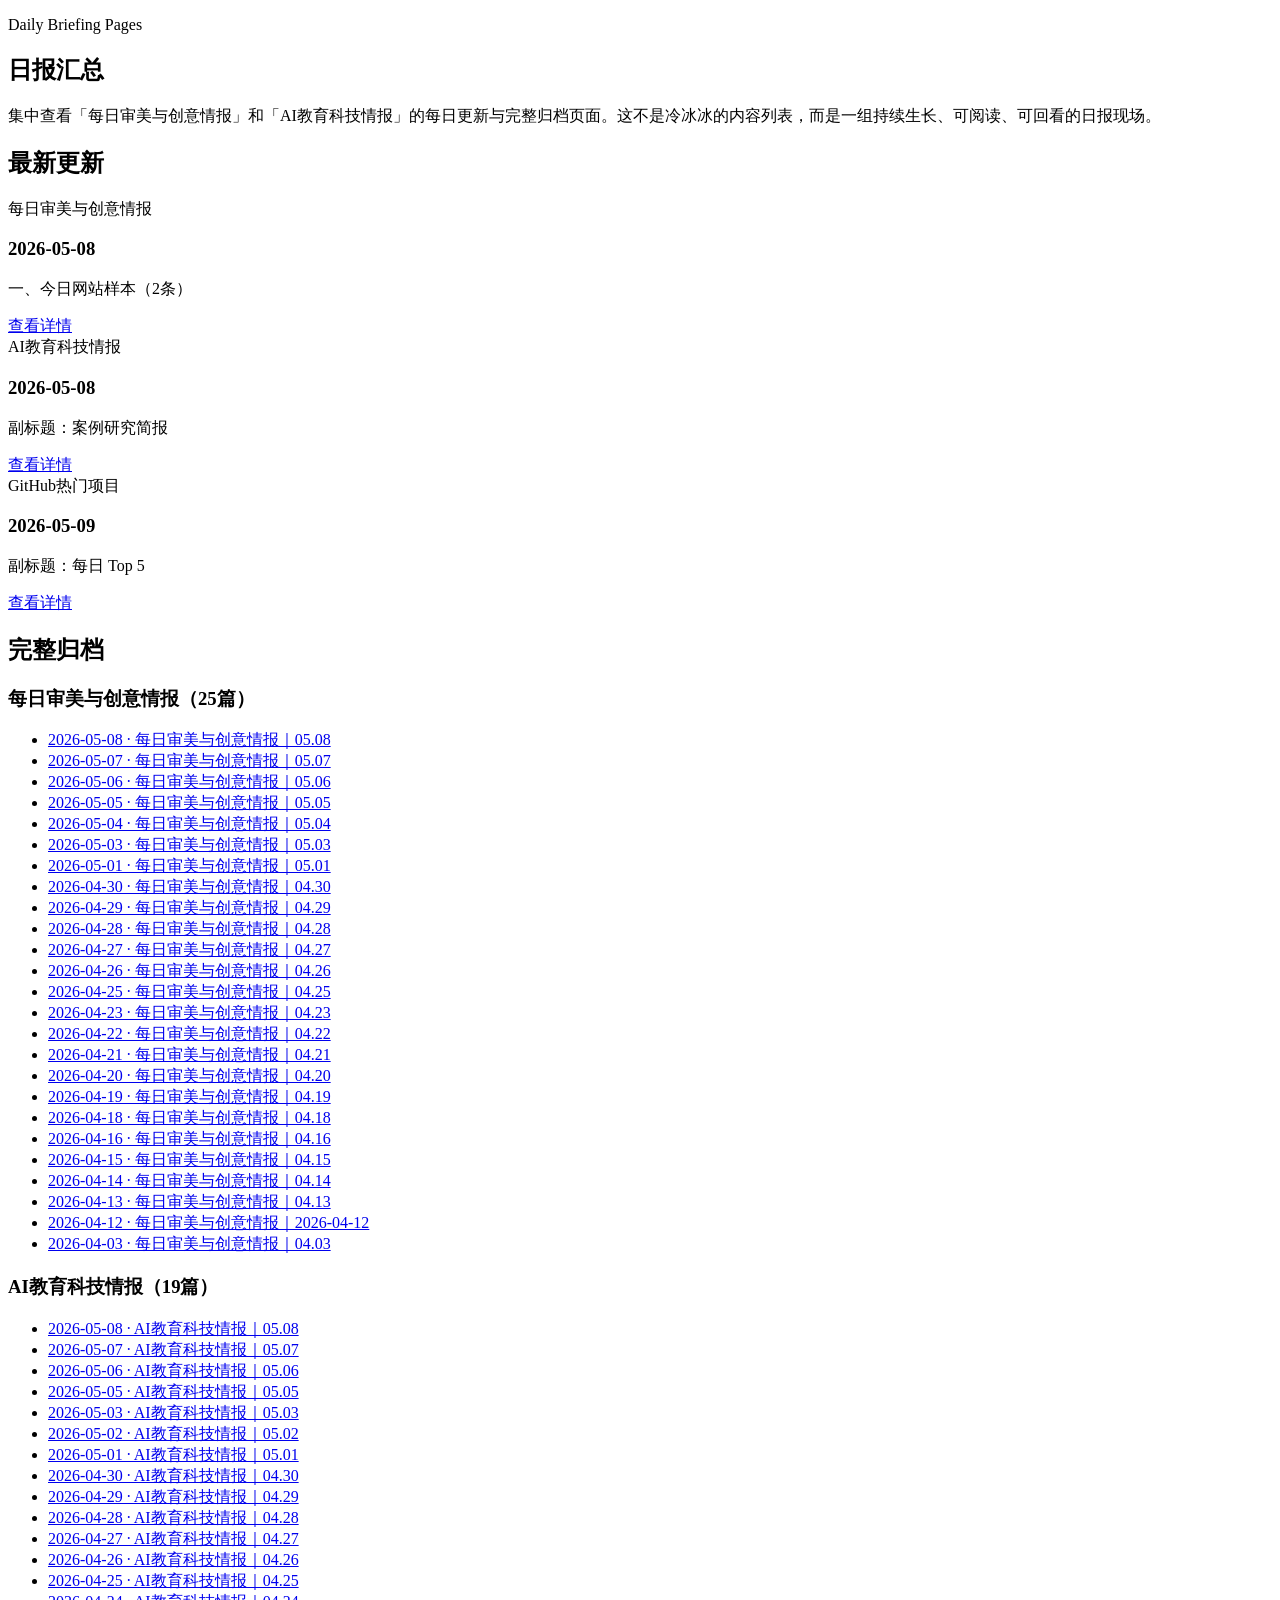
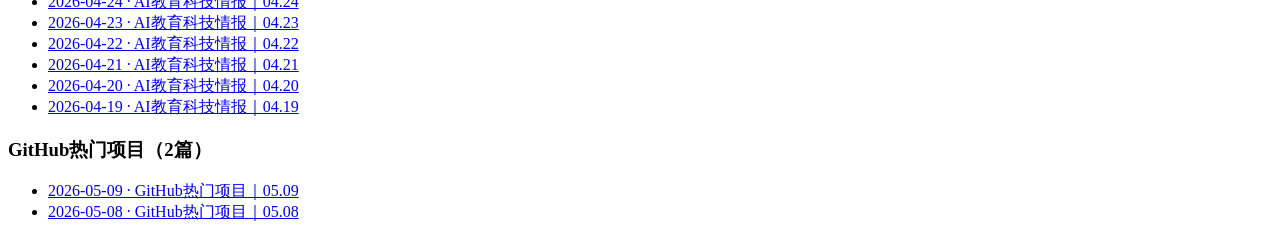
==== index.html @ 3e10e4a9 "Publish github-hot/2026-05-09.html" ====
<!DOCTYPE html>
<html lang="zh-CN">
<head>
  <meta charset="UTF-8" />
  <meta name="viewport" content="width=device-width, initial-scale=1.0" />
  <title>日报汇总</title>
  <link rel="preconnect" href="https://fonts.googleapis.com">
  <link rel="preconnect" href="https://fonts.gstatic.com" crossorigin>
  <link href="https://fonts.googleapis.com/css2?family=Inter:wght@400;500&family=Noto+Serif+SC:wght@400;500&display=swap" rel="stylesheet">
  <link rel="stylesheet" href="styles.css" />
</head>
<body>
  <div class="page-fade"></div>
  <div class="container home">
    <section class="hero-layout">
      <header class="hero">
        <p class="eyebrow reveal">Daily Briefing Pages</p>
        <h1 class="focus-title char-title"><span>日</span><span>报</span><span>汇</span><span>总</span></h1>
        <p class="subtitle reveal quote-like">集中查看「每日审美与创意情报」和「AI教育科技情报」的每日更新与完整归档页面。这不是冷冰冰的内容列表，而是一组持续生长、可阅读、可回看的日报现场。</p>
      </header>

      <aside class="panel latest-panel reveal">
        <h2>最新更新</h2>
        <div class="cards latest-cards stagger-list">
          <article class="card">
          <div class="card-tag">每日审美与创意情报</div>
          <h3>2026-05-08</h3>
          <p>一、今日网站样本（2条）</p>
          <a href="aesthetic/2026-05-08.html">查看详情</a>
        </article>
          <article class="card">
          <div class="card-tag">AI教育科技情报</div>
          <h3>2026-05-08</h3>
          <p>副标题：案例研究简报</p>
          <a href="ai-edu/2026-05-08.html">查看详情</a>
        </article>
          <article class="card">
          <div class="card-tag">GitHub热门项目</div>
          <h3>2026-05-09</h3>
          <p>副标题：每日 Top 5</p>
          <a href="github-hot/2026-05-09.html">查看详情</a>
        </article>
        </div>
      </aside>
    </section>

    <section class="panel reveal">
      <h2>完整归档</h2>
      <div class="archive-grid">
        <div>
          <h3>每日审美与创意情报（25篇）</h3>
          <ul class="archive-list stagger-list">
            <li><a href="aesthetic/2026-05-08.html">2026-05-08 · 每日审美与创意情报｜05.08</a></li>
<li><a href="aesthetic/2026-05-07.html">2026-05-07 · 每日审美与创意情报｜05.07</a></li>
<li><a href="aesthetic/2026-05-06.html">2026-05-06 · 每日审美与创意情报｜05.06</a></li>
<li><a href="aesthetic/2026-05-05.html">2026-05-05 · 每日审美与创意情报｜05.05</a></li>
<li><a href="aesthetic/2026-05-04.html">2026-05-04 · 每日审美与创意情报｜05.04</a></li>
<li><a href="aesthetic/2026-05-03.html">2026-05-03 · 每日审美与创意情报｜05.03</a></li>
<li><a href="aesthetic/2026-05-01.html">2026-05-01 · 每日审美与创意情报｜05.01</a></li>
<li><a href="aesthetic/2026-04-30.html">2026-04-30 · 每日审美与创意情报｜04.30</a></li>
<li><a href="aesthetic/2026-04-29.html">2026-04-29 · 每日审美与创意情报｜04.29</a></li>
<li><a href="aesthetic/2026-04-28.html">2026-04-28 · 每日审美与创意情报｜04.28</a></li>
<li><a href="aesthetic/2026-04-27.html">2026-04-27 · 每日审美与创意情报｜04.27</a></li>
<li><a href="aesthetic/2026-04-26.html">2026-04-26 · 每日审美与创意情报｜04.26</a></li>
<li><a href="aesthetic/2026-04-25.html">2026-04-25 · 每日审美与创意情报｜04.25</a></li>
<li><a href="aesthetic/2026-04-23.html">2026-04-23 · 每日审美与创意情报｜04.23</a></li>
<li><a href="aesthetic/2026-04-22.html">2026-04-22 · 每日审美与创意情报｜04.22</a></li>
<li><a href="aesthetic/2026-04-21.html">2026-04-21 · 每日审美与创意情报｜04.21</a></li>
<li><a href="aesthetic/2026-04-20.html">2026-04-20 · 每日审美与创意情报｜04.20</a></li>
<li><a href="aesthetic/2026-04-19.html">2026-04-19 · 每日审美与创意情报｜04.19</a></li>
<li><a href="aesthetic/2026-04-18.html">2026-04-18 · 每日审美与创意情报｜04.18</a></li>
<li><a href="aesthetic/2026-04-16.html">2026-04-16 · 每日审美与创意情报｜04.16</a></li>
<li><a href="aesthetic/2026-04-15.html">2026-04-15 · 每日审美与创意情报｜04.15</a></li>
<li><a href="aesthetic/2026-04-14.html">2026-04-14 · 每日审美与创意情报｜04.14</a></li>
<li><a href="aesthetic/2026-04-13.html">2026-04-13 · 每日审美与创意情报｜04.13</a></li>
<li><a href="aesthetic/2026-04-12.html">2026-04-12 · 每日审美与创意情报｜2026-04-12</a></li>
<li><a href="aesthetic/2026-04-03.html">2026-04-03 · 每日审美与创意情报｜04.03</a></li>
          </ul>
        </div>
        <div>
          <h3>AI教育科技情报（19篇）</h3>
          <ul class="archive-list stagger-list">
            <li><a href="ai-edu/2026-05-08.html">2026-05-08 · AI教育科技情报｜05.08</a></li>
<li><a href="ai-edu/2026-05-07.html">2026-05-07 · AI教育科技情报｜05.07</a></li>
<li><a href="ai-edu/2026-05-06.html">2026-05-06 · AI教育科技情报｜05.06</a></li>
<li><a href="ai-edu/2026-05-05.html">2026-05-05 · AI教育科技情报｜05.05</a></li>
<li><a href="ai-edu/2026-05-03.html">2026-05-03 · AI教育科技情报｜05.03</a></li>
<li><a href="ai-edu/2026-05-02.html">2026-05-02 · AI教育科技情报｜05.02</a></li>
<li><a href="ai-edu/2026-05-01.html">2026-05-01 · AI教育科技情报｜05.01</a></li>
<li><a href="ai-edu/2026-04-30.html">2026-04-30 · AI教育科技情报｜04.30</a></li>
<li><a href="ai-edu/2026-04-29.html">2026-04-29 · AI教育科技情报｜04.29</a></li>
<li><a href="ai-edu/2026-04-28.html">2026-04-28 · AI教育科技情报｜04.28</a></li>
<li><a href="ai-edu/2026-04-27.html">2026-04-27 · AI教育科技情报｜04.27</a></li>
<li><a href="ai-edu/2026-04-26.html">2026-04-26 · AI教育科技情报｜04.26</a></li>
<li><a href="ai-edu/2026-04-25.html">2026-04-25 · AI教育科技情报｜04.25</a></li>
<li><a href="ai-edu/2026-04-24.html">2026-04-24 · AI教育科技情报｜04.24</a></li>
<li><a href="ai-edu/2026-04-23.html">2026-04-23 · AI教育科技情报｜04.23</a></li>
<li><a href="ai-edu/2026-04-22.html">2026-04-22 · AI教育科技情报｜04.22</a></li>
<li><a href="ai-edu/2026-04-21.html">2026-04-21 · AI教育科技情报｜04.21</a></li>
<li><a href="ai-edu/2026-04-20.html">2026-04-20 · AI教育科技情报｜04.20</a></li>
<li><a href="ai-edu/2026-04-19.html">2026-04-19 · AI教育科技情报｜04.19</a></li>
          </ul>
        </div>
        <div>
          <h3>GitHub热门项目（2篇）</h3>
          <ul class="archive-list stagger-list">
            <li><a href="github-hot/2026-05-09.html">2026-05-09 · GitHub热门项目｜05.09</a></li>
            <li><a href="github-hot/2026-05-08.html">2026-05-08 · GitHub热门项目｜05.08</a></li>
          </ul>
        </div>
      </div>
    </section>
  </div>
</body>
</html>
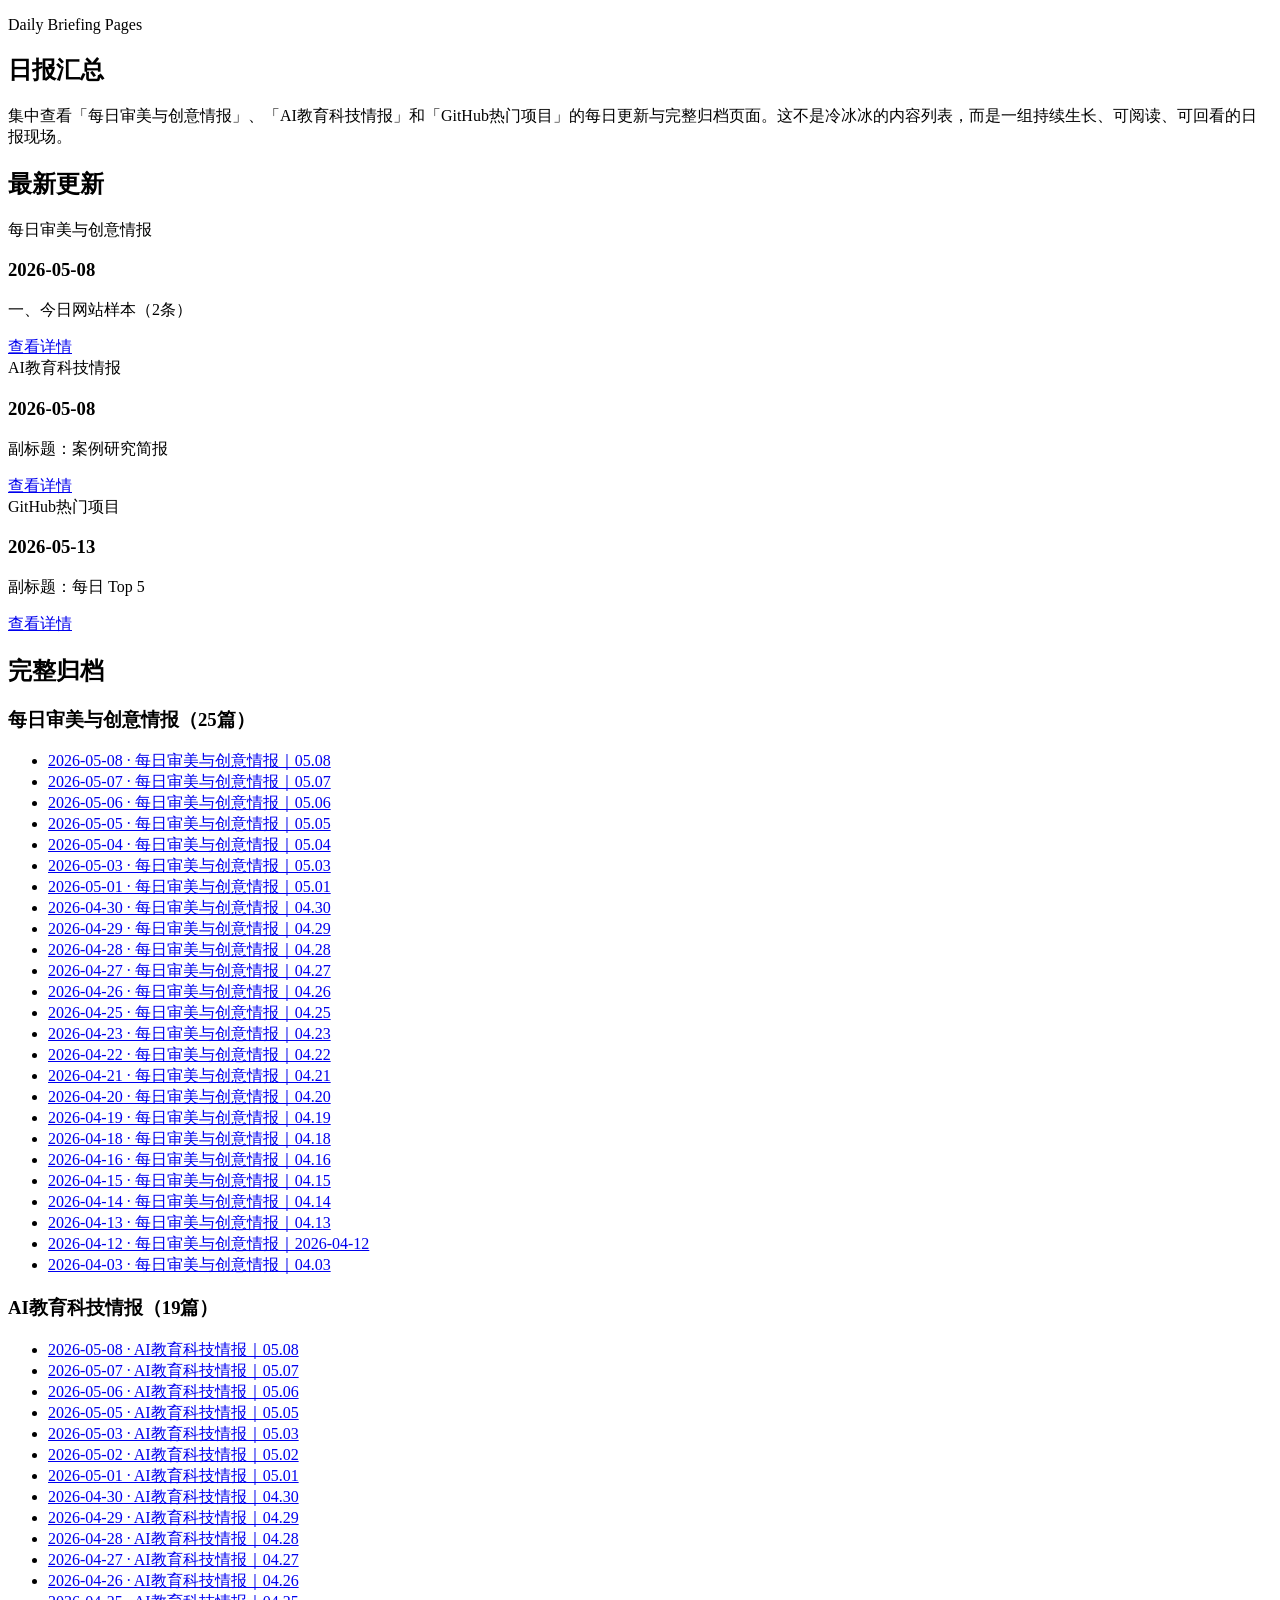
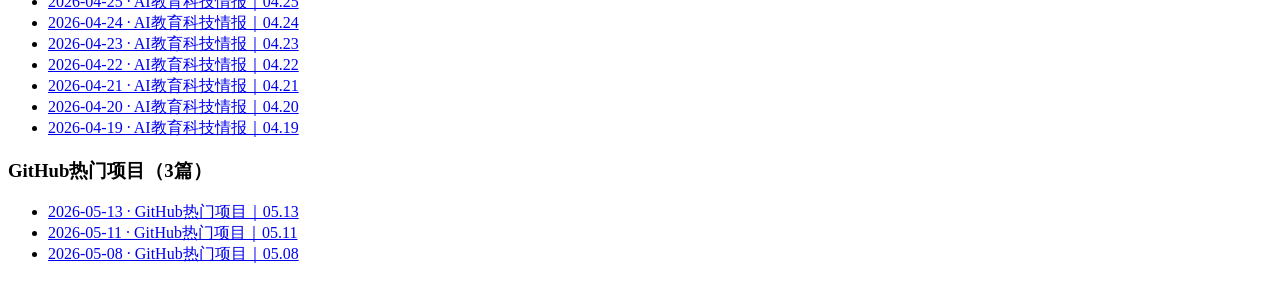
==== commit 43b12ec8: "Add GitHub hot daily for 2026-05-13" ====
--- a/index.html
+++ b/index.html
@@ -1,115 +1,116 @@
-<!DOCTYPE html>
-<html lang="zh-CN">
-<head>
-  <meta charset="UTF-8" />
-  <meta name="viewport" content="width=device-width, initial-scale=1.0" />
-  <title>日报汇总</title>
-  <link rel="preconnect" href="https://fonts.googleapis.com">
-  <link rel="preconnect" href="https://fonts.gstatic.com" crossorigin>
-  <link href="https://fonts.googleapis.com/css2?family=Inter:wght@400;500&family=Noto+Serif+SC:wght@400;500&display=swap" rel="stylesheet">
-  <link rel="stylesheet" href="styles.css" />
-</head>
-<body>
-  <div class="page-fade"></div>
-  <div class="container home">
-    <section class="hero-layout">
-      <header class="hero">
-        <p class="eyebrow reveal">Daily Briefing Pages</p>
-        <h1 class="focus-title char-title"><span>日</span><span>报</span><span>汇</span><span>总</span></h1>
-        <p class="subtitle reveal quote-like">集中查看「每日审美与创意情报」和「AI教育科技情报」的每日更新与完整归档页面。这不是冷冰冰的内容列表，而是一组持续生长、可阅读、可回看的日报现场。</p>
-      </header>
-
-      <aside class="panel latest-panel reveal">
-        <h2>最新更新</h2>
-        <div class="cards latest-cards stagger-list">
-          <article class="card">
-          <div class="card-tag">每日审美与创意情报</div>
-          <h3>2026-05-08</h3>
-          <p>一、今日网站样本（2条）</p>
-          <a href="aesthetic/2026-05-08.html">查看详情</a>
-        </article>
-          <article class="card">
-          <div class="card-tag">AI教育科技情报</div>
-          <h3>2026-05-08</h3>
-          <p>副标题：案例研究简报</p>
-          <a href="ai-edu/2026-05-08.html">查看详情</a>
-        </article>
-          <article class="card">
-          <div class="card-tag">GitHub热门项目</div>
-          <h3>2026-05-09</h3>
-          <p>副标题：每日 Top 5</p>
-          <a href="github-hot/2026-05-09.html">查看详情</a>
-        </article>
-        </div>
-      </aside>
-    </section>
-
-    <section class="panel reveal">
-      <h2>完整归档</h2>
-      <div class="archive-grid">
-        <div>
-          <h3>每日审美与创意情报（25篇）</h3>
-          <ul class="archive-list stagger-list">
-            <li><a href="aesthetic/2026-05-08.html">2026-05-08 · 每日审美与创意情报｜05.08</a></li>
-<li><a href="aesthetic/2026-05-07.html">2026-05-07 · 每日审美与创意情报｜05.07</a></li>
-<li><a href="aesthetic/2026-05-06.html">2026-05-06 · 每日审美与创意情报｜05.06</a></li>
-<li><a href="aesthetic/2026-05-05.html">2026-05-05 · 每日审美与创意情报｜05.05</a></li>
-<li><a href="aesthetic/2026-05-04.html">2026-05-04 · 每日审美与创意情报｜05.04</a></li>
-<li><a href="aesthetic/2026-05-03.html">2026-05-03 · 每日审美与创意情报｜05.03</a></li>
-<li><a href="aesthetic/2026-05-01.html">2026-05-01 · 每日审美与创意情报｜05.01</a></li>
-<li><a href="aesthetic/2026-04-30.html">2026-04-30 · 每日审美与创意情报｜04.30</a></li>
-<li><a href="aesthetic/2026-04-29.html">2026-04-29 · 每日审美与创意情报｜04.29</a></li>
-<li><a href="aesthetic/2026-04-28.html">2026-04-28 · 每日审美与创意情报｜04.28</a></li>
-<li><a href="aesthetic/2026-04-27.html">2026-04-27 · 每日审美与创意情报｜04.27</a></li>
-<li><a href="aesthetic/2026-04-26.html">2026-04-26 · 每日审美与创意情报｜04.26</a></li>
-<li><a href="aesthetic/2026-04-25.html">2026-04-25 · 每日审美与创意情报｜04.25</a></li>
-<li><a href="aesthetic/2026-04-23.html">2026-04-23 · 每日审美与创意情报｜04.23</a></li>
-<li><a href="aesthetic/2026-04-22.html">2026-04-22 · 每日审美与创意情报｜04.22</a></li>
-<li><a href="aesthetic/2026-04-21.html">2026-04-21 · 每日审美与创意情报｜04.21</a></li>
-<li><a href="aesthetic/2026-04-20.html">2026-04-20 · 每日审美与创意情报｜04.20</a></li>
-<li><a href="aesthetic/2026-04-19.html">2026-04-19 · 每日审美与创意情报｜04.19</a></li>
-<li><a href="aesthetic/2026-04-18.html">2026-04-18 · 每日审美与创意情报｜04.18</a></li>
-<li><a href="aesthetic/2026-04-16.html">2026-04-16 · 每日审美与创意情报｜04.16</a></li>
-<li><a href="aesthetic/2026-04-15.html">2026-04-15 · 每日审美与创意情报｜04.15</a></li>
-<li><a href="aesthetic/2026-04-14.html">2026-04-14 · 每日审美与创意情报｜04.14</a></li>
-<li><a href="aesthetic/2026-04-13.html">2026-04-13 · 每日审美与创意情报｜04.13</a></li>
-<li><a href="aesthetic/2026-04-12.html">2026-04-12 · 每日审美与创意情报｜2026-04-12</a></li>
-<li><a href="aesthetic/2026-04-03.html">2026-04-03 · 每日审美与创意情报｜04.03</a></li>
-          </ul>
-        </div>
-        <div>
-          <h3>AI教育科技情报（19篇）</h3>
-          <ul class="archive-list stagger-list">
-            <li><a href="ai-edu/2026-05-08.html">2026-05-08 · AI教育科技情报｜05.08</a></li>
-<li><a href="ai-edu/2026-05-07.html">2026-05-07 · AI教育科技情报｜05.07</a></li>
-<li><a href="ai-edu/2026-05-06.html">2026-05-06 · AI教育科技情报｜05.06</a></li>
-<li><a href="ai-edu/2026-05-05.html">2026-05-05 · AI教育科技情报｜05.05</a></li>
-<li><a href="ai-edu/2026-05-03.html">2026-05-03 · AI教育科技情报｜05.03</a></li>
-<li><a href="ai-edu/2026-05-02.html">2026-05-02 · AI教育科技情报｜05.02</a></li>
-<li><a href="ai-edu/2026-05-01.html">2026-05-01 · AI教育科技情报｜05.01</a></li>
-<li><a href="ai-edu/2026-04-30.html">2026-04-30 · AI教育科技情报｜04.30</a></li>
-<li><a href="ai-edu/2026-04-29.html">2026-04-29 · AI教育科技情报｜04.29</a></li>
-<li><a href="ai-edu/2026-04-28.html">2026-04-28 · AI教育科技情报｜04.28</a></li>
-<li><a href="ai-edu/2026-04-27.html">2026-04-27 · AI教育科技情报｜04.27</a></li>
-<li><a href="ai-edu/2026-04-26.html">2026-04-26 · AI教育科技情报｜04.26</a></li>
-<li><a href="ai-edu/2026-04-25.html">2026-04-25 · AI教育科技情报｜04.25</a></li>
-<li><a href="ai-edu/2026-04-24.html">2026-04-24 · AI教育科技情报｜04.24</a></li>
-<li><a href="ai-edu/2026-04-23.html">2026-04-23 · AI教育科技情报｜04.23</a></li>
-<li><a href="ai-edu/2026-04-22.html">2026-04-22 · AI教育科技情报｜04.22</a></li>
-<li><a href="ai-edu/2026-04-21.html">2026-04-21 · AI教育科技情报｜04.21</a></li>
-<li><a href="ai-edu/2026-04-20.html">2026-04-20 · AI教育科技情报｜04.20</a></li>
-<li><a href="ai-edu/2026-04-19.html">2026-04-19 · AI教育科技情报｜04.19</a></li>
-          </ul>
-        </div>
-        <div>
-          <h3>GitHub热门项目（2篇）</h3>
-          <ul class="archive-list stagger-list">
-            <li><a href="github-hot/2026-05-09.html">2026-05-09 · GitHub热门项目｜05.09</a></li>
-            <li><a href="github-hot/2026-05-08.html">2026-05-08 · GitHub热门项目｜05.08</a></li>
-          </ul>
-        </div>
-      </div>
-    </section>
-  </div>
-</body>
+<!DOCTYPE html>
+<html lang="zh-CN">
+<head>
+  <meta charset="UTF-8" />
+  <meta name="viewport" content="width=device-width, initial-scale=1.0" />
+  <title>日报汇总</title>
+  <link rel="preconnect" href="https://fonts.googleapis.com">
+  <link rel="preconnect" href="https://fonts.gstatic.com" crossorigin>
+  <link href="https://fonts.googleapis.com/css2?family=Inter:wght@400;500&family=Noto+Serif+SC:wght@400;500&display=swap" rel="stylesheet">
+  <link rel="stylesheet" href="styles.css" />
+</head>
+<body>
+  <div class="page-fade"></div>
+  <div class="container home">
+    <section class="hero-layout">
+      <header class="hero">
+        <p class="eyebrow reveal">Daily Briefing Pages</p>
+        <h1 class="focus-title char-title"><span>日</span><span>报</span><span>汇</span><span>总</span></h1>
+        <p class="subtitle reveal quote-like">集中查看「每日审美与创意情报」、「AI教育科技情报」和「GitHub热门项目」的每日更新与完整归档页面。这不是冷冰冰的内容列表，而是一组持续生长、可阅读、可回看的日报现场。</p>
+      </header>
+
+      <aside class="panel latest-panel reveal">
+        <h2>最新更新</h2>
+        <div class="cards latest-cards stagger-list">
+          <article class="card">
+            <div class="card-tag">每日审美与创意情报</div>
+            <h3>2026-05-08</h3>
+            <p>一、今日网站样本（2条）</p>
+            <a href="aesthetic/2026-05-08.html">查看详情</a>
+          </article>
+          <article class="card">
+            <div class="card-tag">AI教育科技情报</div>
+            <h3>2026-05-08</h3>
+            <p>副标题：案例研究简报</p>
+            <a href="ai-edu/2026-05-08.html">查看详情</a>
+          </article>
+          <article class="card">
+            <div class="card-tag">GitHub热门项目</div>
+            <h3>2026-05-13</h3>
+            <p>副标题：每日 Top 5</p>
+            <a href="github-hot/2026-05-13.html">查看详情</a>
+          </article>
+        </div>
+      </aside>
+    </section>
+
+    <section class="panel reveal">
+      <h2>完整归档</h2>
+      <div class="archive-grid">
+        <div>
+          <h3>每日审美与创意情报（25篇）</h3>
+          <ul class="archive-list stagger-list">
+            <li><a href="aesthetic/2026-05-08.html">2026-05-08 · 每日审美与创意情报｜05.08</a></li>
+            <li><a href="aesthetic/2026-05-07.html">2026-05-07 · 每日审美与创意情报｜05.07</a></li>
+            <li><a href="aesthetic/2026-05-06.html">2026-05-06 · 每日审美与创意情报｜05.06</a></li>
+            <li><a href="aesthetic/2026-05-05.html">2026-05-05 · 每日审美与创意情报｜05.05</a></li>
+            <li><a href="aesthetic/2026-05-04.html">2026-05-04 · 每日审美与创意情报｜05.04</a></li>
+            <li><a href="aesthetic/2026-05-03.html">2026-05-03 · 每日审美与创意情报｜05.03</a></li>
+            <li><a href="aesthetic/2026-05-01.html">2026-05-01 · 每日审美与创意情报｜05.01</a></li>
+            <li><a href="aesthetic/2026-04-30.html">2026-04-30 · 每日审美与创意情报｜04.30</a></li>
+            <li><a href="aesthetic/2026-04-29.html">2026-04-29 · 每日审美与创意情报｜04.29</a></li>
+            <li><a href="aesthetic/2026-04-28.html">2026-04-28 · 每日审美与创意情报｜04.28</a></li>
+            <li><a href="aesthetic/2026-04-27.html">2026-04-27 · 每日审美与创意情报｜04.27</a></li>
+            <li><a href="aesthetic/2026-04-26.html">2026-04-26 · 每日审美与创意情报｜04.26</a></li>
+            <li><a href="aesthetic/2026-04-25.html">2026-04-25 · 每日审美与创意情报｜04.25</a></li>
+            <li><a href="aesthetic/2026-04-23.html">2026-04-23 · 每日审美与创意情报｜04.23</a></li>
+            <li><a href="aesthetic/2026-04-22.html">2026-04-22 · 每日审美与创意情报｜04.22</a></li>
+            <li><a href="aesthetic/2026-04-21.html">2026-04-21 · 每日审美与创意情报｜04.21</a></li>
+            <li><a href="aesthetic/2026-04-20.html">2026-04-20 · 每日审美与创意情报｜04.20</a></li>
+            <li><a href="aesthetic/2026-04-19.html">2026-04-19 · 每日审美与创意情报｜04.19</a></li>
+            <li><a href="aesthetic/2026-04-18.html">2026-04-18 · 每日审美与创意情报｜04.18</a></li>
+            <li><a href="aesthetic/2026-04-16.html">2026-04-16 · 每日审美与创意情报｜04.16</a></li>
+            <li><a href="aesthetic/2026-04-15.html">2026-04-15 · 每日审美与创意情报｜04.15</a></li>
+            <li><a href="aesthetic/2026-04-14.html">2026-04-14 · 每日审美与创意情报｜04.14</a></li>
+            <li><a href="aesthetic/2026-04-13.html">2026-04-13 · 每日审美与创意情报｜04.13</a></li>
+            <li><a href="aesthetic/2026-04-12.html">2026-04-12 · 每日审美与创意情报｜2026-04-12</a></li>
+            <li><a href="aesthetic/2026-04-03.html">2026-04-03 · 每日审美与创意情报｜04.03</a></li>
+          </ul>
+        </div>
+        <div>
+          <h3>AI教育科技情报（19篇）</h3>
+          <ul class="archive-list stagger-list">
+            <li><a href="ai-edu/2026-05-08.html">2026-05-08 · AI教育科技情报｜05.08</a></li>
+            <li><a href="ai-edu/2026-05-07.html">2026-05-07 · AI教育科技情报｜05.07</a></li>
+            <li><a href="ai-edu/2026-05-06.html">2026-05-06 · AI教育科技情报｜05.06</a></li>
+            <li><a href="ai-edu/2026-05-05.html">2026-05-05 · AI教育科技情报｜05.05</a></li>
+            <li><a href="ai-edu/2026-05-03.html">2026-05-03 · AI教育科技情报｜05.03</a></li>
+            <li><a href="ai-edu/2026-05-02.html">2026-05-02 · AI教育科技情报｜05.02</a></li>
+            <li><a href="ai-edu/2026-05-01.html">2026-05-01 · AI教育科技情报｜05.01</a></li>
+            <li><a href="ai-edu/2026-04-30.html">2026-04-30 · AI教育科技情报｜04.30</a></li>
+            <li><a href="ai-edu/2026-04-29.html">2026-04-29 · AI教育科技情报｜04.29</a></li>
+            <li><a href="ai-edu/2026-04-28.html">2026-04-28 · AI教育科技情报｜04.28</a></li>
+            <li><a href="ai-edu/2026-04-27.html">2026-04-27 · AI教育科技情报｜04.27</a></li>
+            <li><a href="ai-edu/2026-04-26.html">2026-04-26 · AI教育科技情报｜04.26</a></li>
+            <li><a href="ai-edu/2026-04-25.html">2026-04-25 · AI教育科技情报｜04.25</a></li>
+            <li><a href="ai-edu/2026-04-24.html">2026-04-24 · AI教育科技情报｜04.24</a></li>
+            <li><a href="ai-edu/2026-04-23.html">2026-04-23 · AI教育科技情报｜04.23</a></li>
+            <li><a href="ai-edu/2026-04-22.html">2026-04-22 · AI教育科技情报｜04.22</a></li>
+            <li><a href="ai-edu/2026-04-21.html">2026-04-21 · AI教育科技情报｜04.21</a></li>
+            <li><a href="ai-edu/2026-04-20.html">2026-04-20 · AI教育科技情报｜04.20</a></li>
+            <li><a href="ai-edu/2026-04-19.html">2026-04-19 · AI教育科技情报｜04.19</a></li>
+          </ul>
+        </div>
+        <div>
+          <h3>GitHub热门项目（3篇）</h3>
+          <ul class="archive-list stagger-list">
+            <li><a href="github-hot/2026-05-13.html">2026-05-13 · GitHub热门项目｜05.13</a></li>
+            <li><a href="github-hot/2026-05-11.html">2026-05-11 · GitHub热门项目｜05.11</a></li>
+            <li><a href="github-hot/2026-05-08.html">2026-05-08 · GitHub热门项目｜05.08</a></li>
+          </ul>
+        </div>
+      </div>
+    </section>
+  </div>
+</body>
 </html>
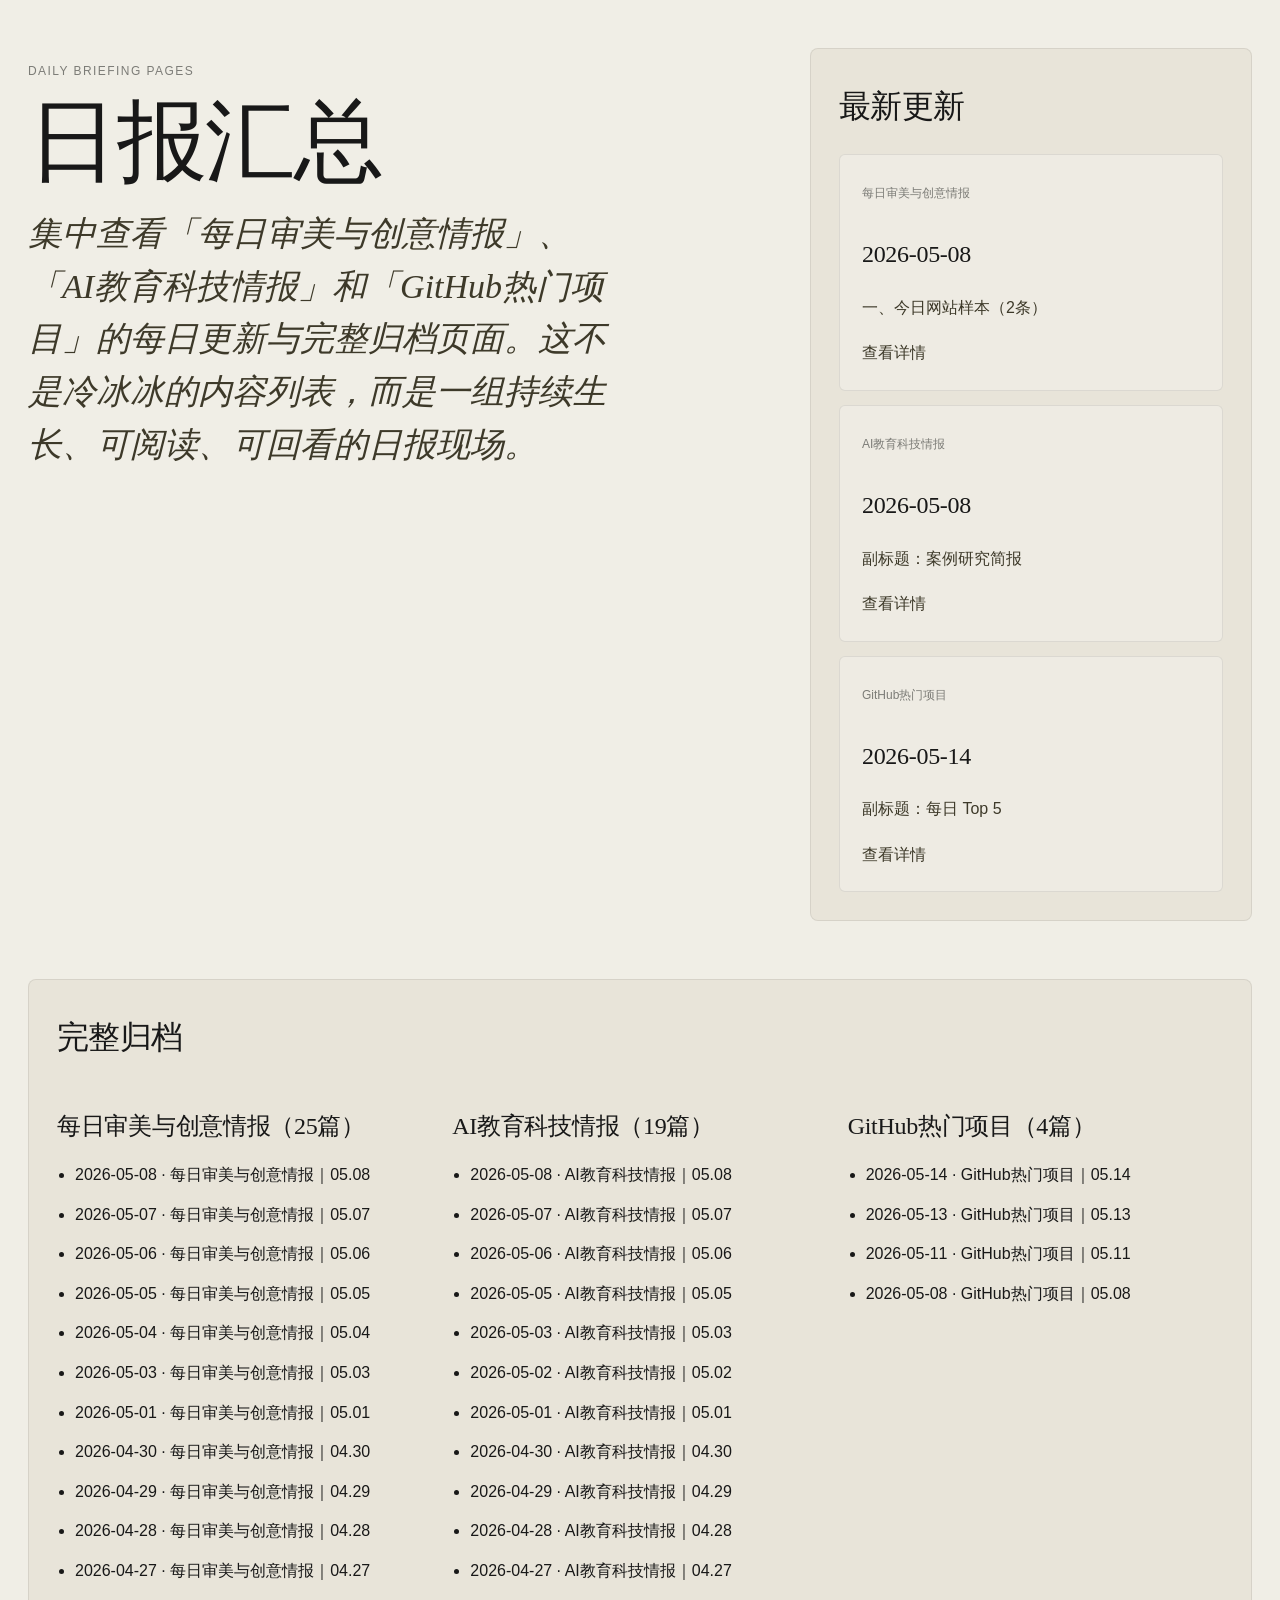
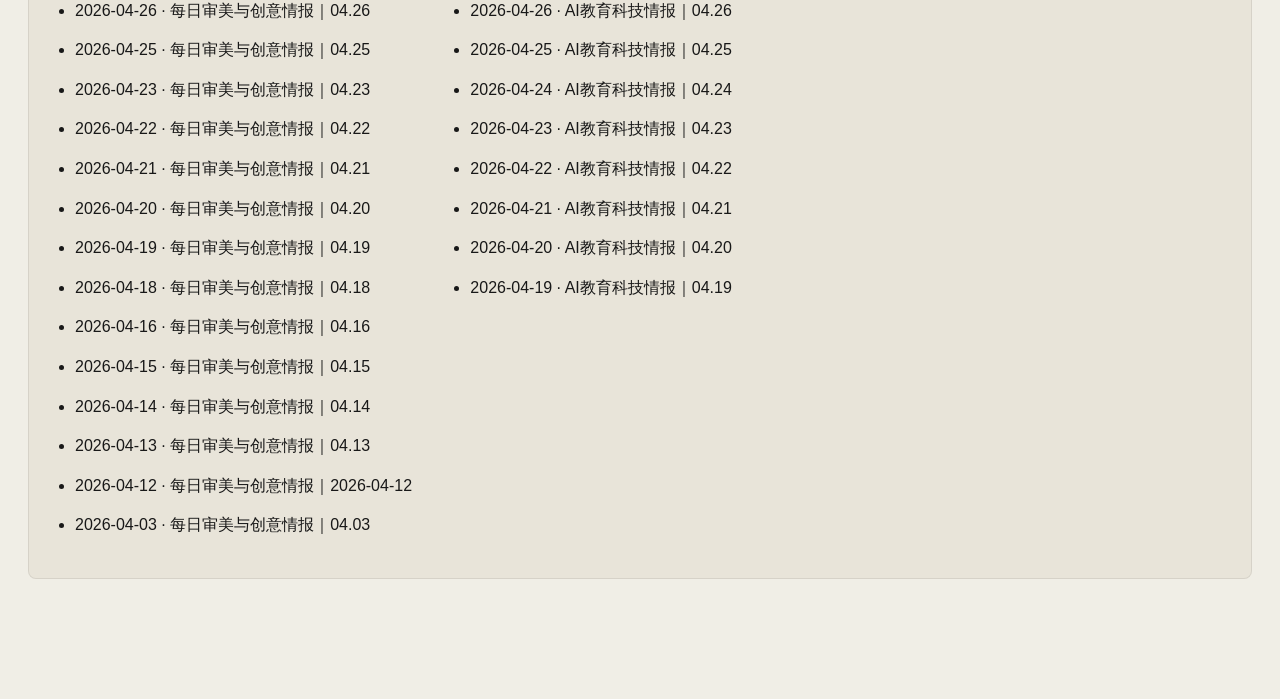
==== commit abd7ce4b: "publish daily briefing site" ====
--- a/index.html
+++ b/index.html
@@ -34,11 +34,11 @@
             <p>副标题：案例研究简报</p>
             <a href="ai-edu/2026-05-08.html">查看详情</a>
           </article>
-          <article class="card">
+                    <article class="card">
             <div class="card-tag">GitHub热门项目</div>
-            <h3>2026-05-13</h3>
+            <h3>2026-05-14</h3>
             <p>副标题：每日 Top 5</p>
-            <a href="github-hot/2026-05-13.html">查看详情</a>
+            <a href="github-hot/2026-05-14.html">查看详情</a>
           </article>
         </div>
       </aside>
@@ -102,11 +102,13 @@
           </ul>
         </div>
         <div>
-          <h3>GitHub热门项目（3篇）</h3>
+          <h3>GitHub热门项目（4篇）</h3>
           <ul class="archive-list stagger-list">
+            <li><a href="github-hot/2026-05-14.html">2026-05-14 · GitHub热门项目｜05.14</a></li>
             <li><a href="github-hot/2026-05-13.html">2026-05-13 · GitHub热门项目｜05.13</a></li>
             <li><a href="github-hot/2026-05-11.html">2026-05-11 · GitHub热门项目｜05.11</a></li>
             <li><a href="github-hot/2026-05-08.html">2026-05-08 · GitHub热门项目｜05.08</a></li>
+          
           </ul>
         </div>
       </div>
--- a/styles.css
+++ b/styles.css
@@ -0,0 +1 @@
+*{box-sizing:border-box}html{scroll-behavior:smooth}body{margin:0;font-family:"Inter",-apple-system,BlinkMacSystemFont,"Segoe UI",sans-serif;background:#F0EEE6;color:#181818;line-height:1.85;-webkit-font-smoothing:antialiased;animation:pageFade 1.2s ease-out both}a{color:#3D3929;text-decoration:none;transition:color .35s ease,opacity .35s ease}a:hover{color:#CC785C}.container{max-width:1200px;margin:0 auto;padding:48px 28px 96px}.home{max-width:1320px}.article{max-width:980px}.hero-layout{display:grid;grid-template-columns:minmax(0,1.35fr) minmax(320px,.8fr);gap:36px;align-items:start;margin-bottom:34px}.hero{padding:12px 0 8px}.latest-panel{position:sticky;top:24px;margin-bottom:0}.latest-cards{display:grid;gap:14px}.eyebrow{letter-spacing:.12em;text-transform:uppercase;color:#7C7C77;font-size:12px;margin:0 0 16px}.hero h1,.article-header h1,.char-title{font-family:"Noto Serif SC",serif;font-weight:500;letter-spacing:-1.5px;line-height:.98;margin:0;color:#181818}.hero h1,.char-title{font-size:clamp(52px,7vw,92px)}.subtitle,.lead,.quote-like{font-family:"Noto Serif SC",serif;font-size:clamp(22px,3vw,34px);line-height:1.55;max-width:580px;color:#3D3929;font-style:italic;margin-top:22px}.panel{background:#E8E4D9;border:1px solid rgba(0,0,0,.08);border-radius:8px;padding:28px;margin-bottom:24px}.panel h2,.article-section h2{font-family:"Noto Serif SC",serif;font-weight:500;font-size:32px;letter-spacing:-.6px;margin:0 0 18px;color:#181818}.panel h3,.article-section h3{font-family:"Noto Serif SC",serif;font-weight:500;font-size:24px;letter-spacing:-.3px;margin:18px 0 12px}.two-col,.archive-grid{display:grid;grid-template-columns:repeat(auto-fit,minmax(300px,1fr));gap:20px}.card{background:rgba(255,255,255,.26);border:1px solid rgba(0,0,0,.08);border-radius:6px;padding:22px;transition:background-color .35s ease,border-color .35s ease,transform .35s ease}.card:hover{background:#F4F1E8;border-color:rgba(61,57,41,.18);transform:translateY(-2px)}.card-tag{display:inline-block;font-size:12px;color:#7C7C77;padding:0;margin-bottom:10px}.card p{max-width:36ch;color:#3D3929}.archive-list{margin:0;padding-left:18px}.archive-list li{margin:10px 0}.archive-list a{color:#181818}.article-header{margin-bottom:30px}.article-meta,.back-link{color:#7C7C77;font-size:14px}.article-section{margin:30px 0;padding-top:4px}.article-section h1{font-size:36px;margin:0 0 14px}.article-section p{margin:10px 0;max-width:720px;color:#181818}.bullet-list{padding-left:22px;max-width:720px}.bullet-list li{margin:8px 0}.sep{border:none;border-top:1px solid rgba(0,0,0,.08);margin:30px 0}.content-body strong{color:#181818;font-weight:500}.source-list{padding-left:18px;max-width:680px}.source-list li{margin:8px 0}.page-fade{position:fixed;inset:0;pointer-events:none;background:linear-gradient(90deg,transparent,rgba(204,120,92,.12),transparent);opacity:0;animation:skeletonSweep 1.6s ease-out 1}.reveal{opacity:0;transform:translateY(30px);animation:fadeUp 1.2s ease-out forwards}.focus-title{opacity:0;filter:blur(15px);animation:focusIn 1.2s ease-out forwards}.char-title span{display:inline-block;opacity:0;transform:translateY(60px);animation:charRise .9s ease-out forwards}.char-title span:nth-child(1){animation-delay:.05s}.char-title span:nth-child(2){animation-delay:.10s}.char-title span:nth-child(3){animation-delay:.15s}.char-title span:nth-child(4){animation-delay:.20s}.char-title span:nth-child(5){animation-delay:.25s}.char-title span:nth-child(6){animation-delay:.30s}.char-title span:nth-child(7){animation-delay:.35s}.char-title span:nth-child(8){animation-delay:.40s}.char-title span:nth-child(9){animation-delay:.45s}.char-title span:nth-child(10){animation-delay:.50s}.char-title span:nth-child(11){animation-delay:.55s}.char-title span:nth-child(12){animation-delay:.60s}.char-title span:nth-child(13){animation-delay:.65s}.char-title span:nth-child(14){animation-delay:.70s}.char-title span:nth-child(15){animation-delay:.75s}.stagger-list > *,.archive-list li{opacity:0;transform:translateY(30px);animation:fadeUp 1.2s ease-out forwards}.stagger-list > *:nth-child(1),.archive-list li:nth-child(1){animation-delay:.1s}.stagger-list > *:nth-child(2),.archive-list li:nth-child(2){animation-delay:.2s}.stagger-list > *:nth-child(3),.archive-list li:nth-child(3){animation-delay:.3s}.stagger-list > *:nth-child(4),.archive-list li:nth-child(4){animation-delay:.4s}.stagger-list > *:nth-child(5),.archive-list li:nth-child(5){animation-delay:.5s}.stagger-list > *:nth-child(6),.archive-list li:nth-child(6){animation-delay:.6s}.stagger-list > *:nth-child(7),.archive-list li:nth-child(7){animation-delay:.7s}.stagger-list > *:nth-child(8),.archive-list li:nth-child(8){animation-delay:.8s}.stagger-list > *:nth-child(9),.archive-list li:nth-child(9){animation-delay:.9s}.stagger-list > *:nth-child(10),.archive-list li:nth-child(10){animation-delay:1s}@keyframes fadeUp{from{opacity:0;transform:translateY(30px)}to{opacity:1;transform:translateY(0)}}@keyframes focusIn{from{opacity:0;filter:blur(15px)}to{opacity:1;filter:blur(0)}}@keyframes charRise{from{opacity:0;transform:translateY(60px)}to{opacity:1;transform:translateY(0)}}@keyframes pageFade{from{opacity:0}to{opacity:1}}@keyframes skeletonSweep{0%{opacity:.0;transform:translateX(-30%)}25%{opacity:1}100%{opacity:0;transform:translateX(30%)}}@media (max-width:980px){.hero-layout{grid-template-columns:1fr;gap:18px}.latest-panel{position:relative;top:0}}@media (max-width:720px){.container{padding:28px 18px 64px}.hero{padding:8px 0 20px}.hero h1,.char-title{font-size:56px}.subtitle,.lead,.quote-like{font-size:22px}.panel{padding:22px}.panel h2,.article-section h2{font-size:26px}}
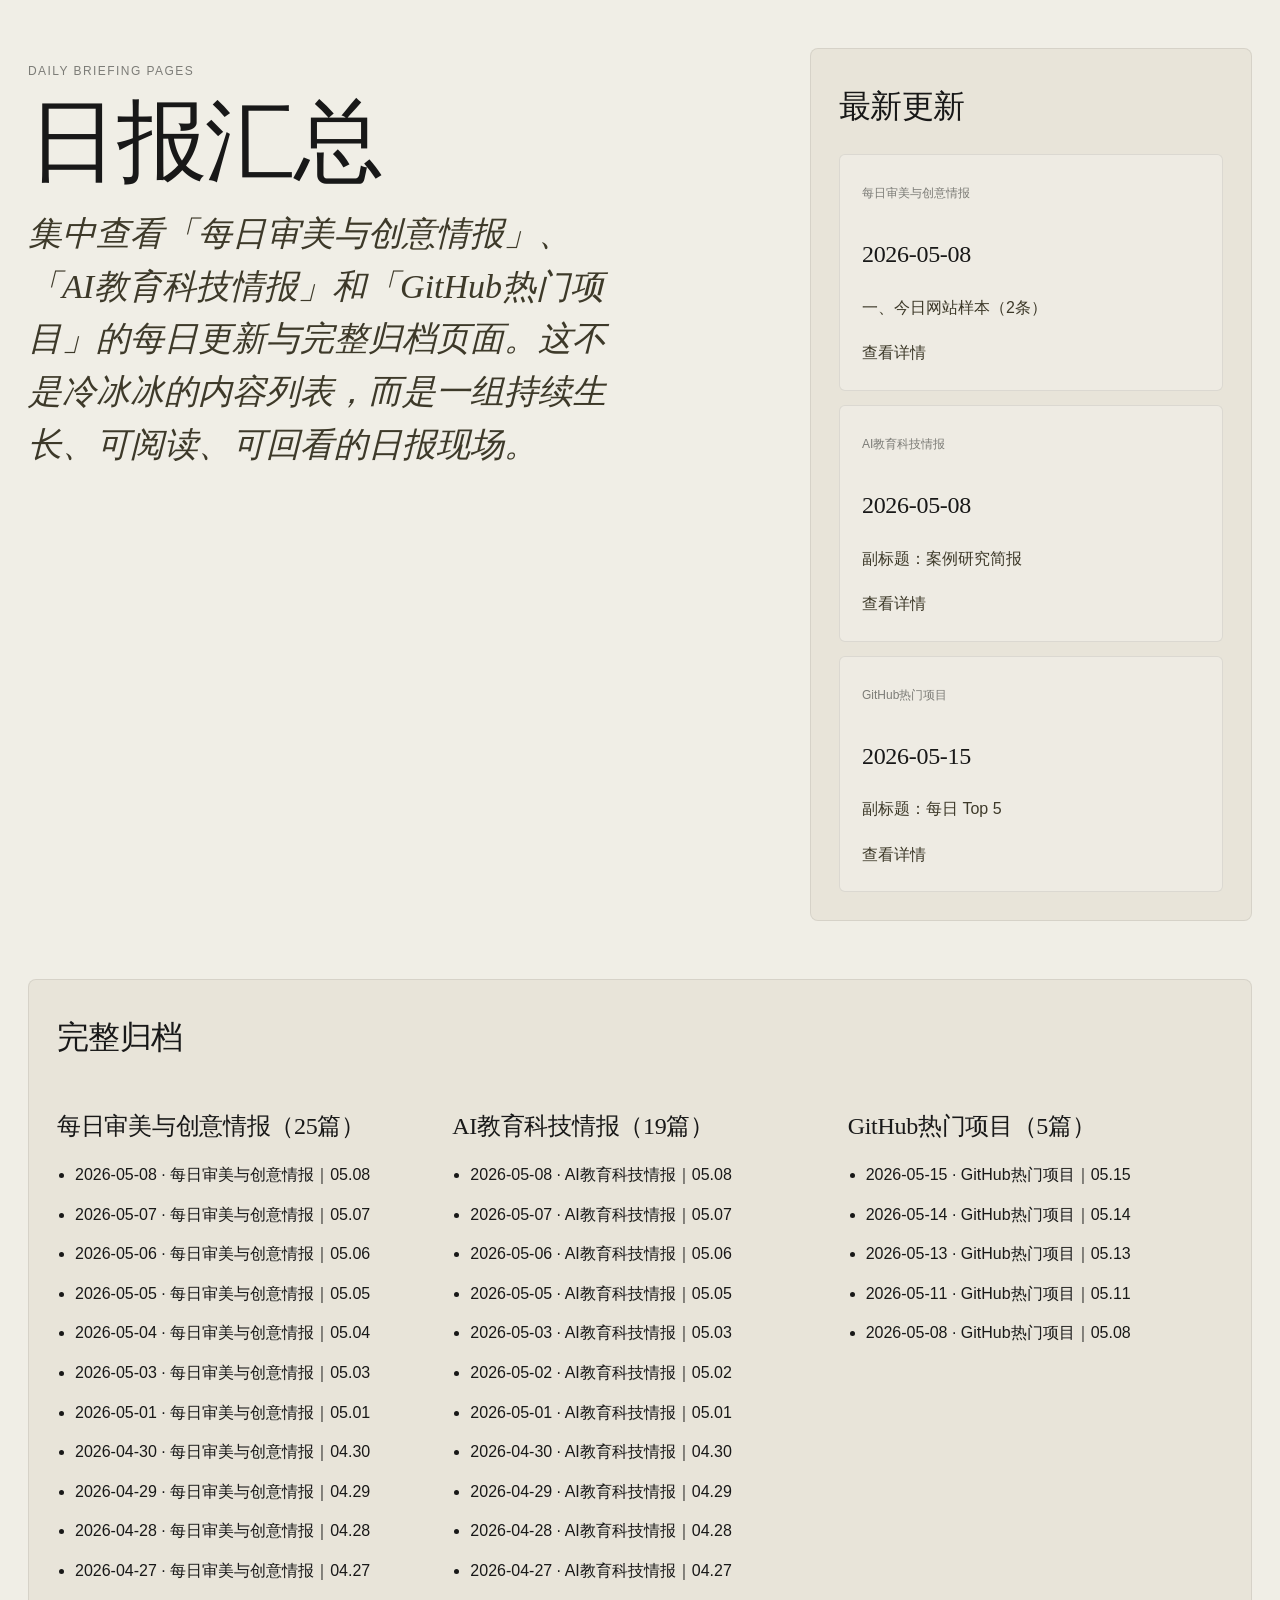
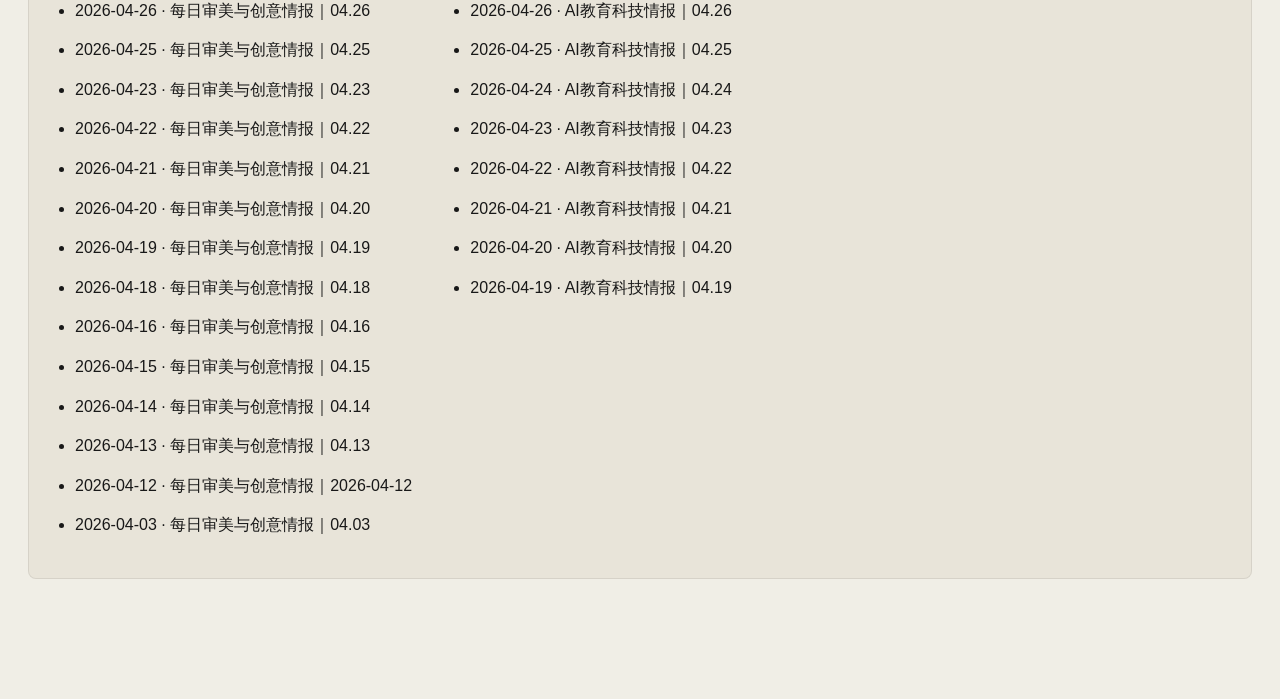
==== commit 47938f53: "publish daily briefing site" ====
--- a/index.html
+++ b/index.html
@@ -36,9 +36,9 @@
           </article>
                     <article class="card">
             <div class="card-tag">GitHub热门项目</div>
-            <h3>2026-05-14</h3>
+            <h3>2026-05-15</h3>
             <p>副标题：每日 Top 5</p>
-            <a href="github-hot/2026-05-14.html">查看详情</a>
+            <a href="github-hot/2026-05-15.html">查看详情</a>
           </article>
         </div>
       </aside>
@@ -102,8 +102,9 @@
           </ul>
         </div>
         <div>
-          <h3>GitHub热门项目（4篇）</h3>
+          <h3>GitHub热门项目（5篇）</h3>
           <ul class="archive-list stagger-list">
+            <li><a href="github-hot/2026-05-15.html">2026-05-15 · GitHub热门项目｜05.15</a></li>
             <li><a href="github-hot/2026-05-14.html">2026-05-14 · GitHub热门项目｜05.14</a></li>
             <li><a href="github-hot/2026-05-13.html">2026-05-13 · GitHub热门项目｜05.13</a></li>
             <li><a href="github-hot/2026-05-11.html">2026-05-11 · GitHub热门项目｜05.11</a></li>
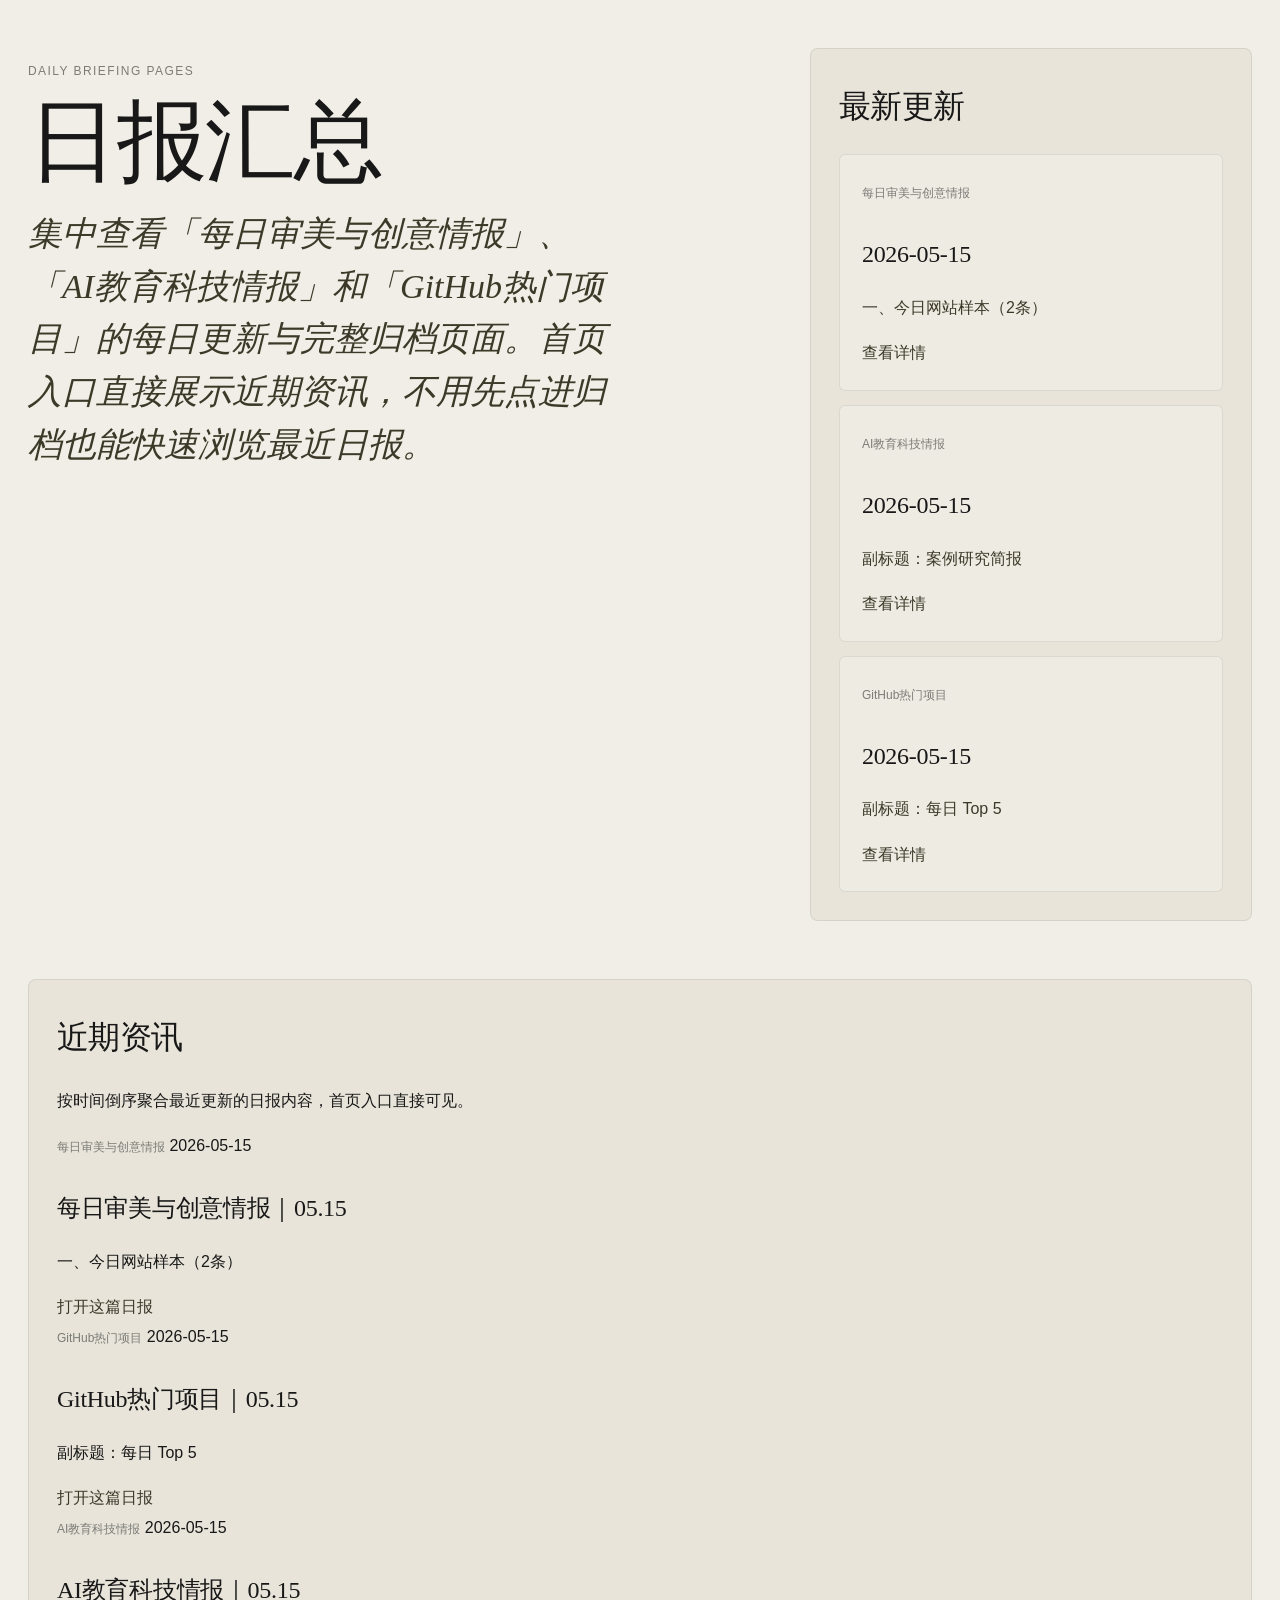
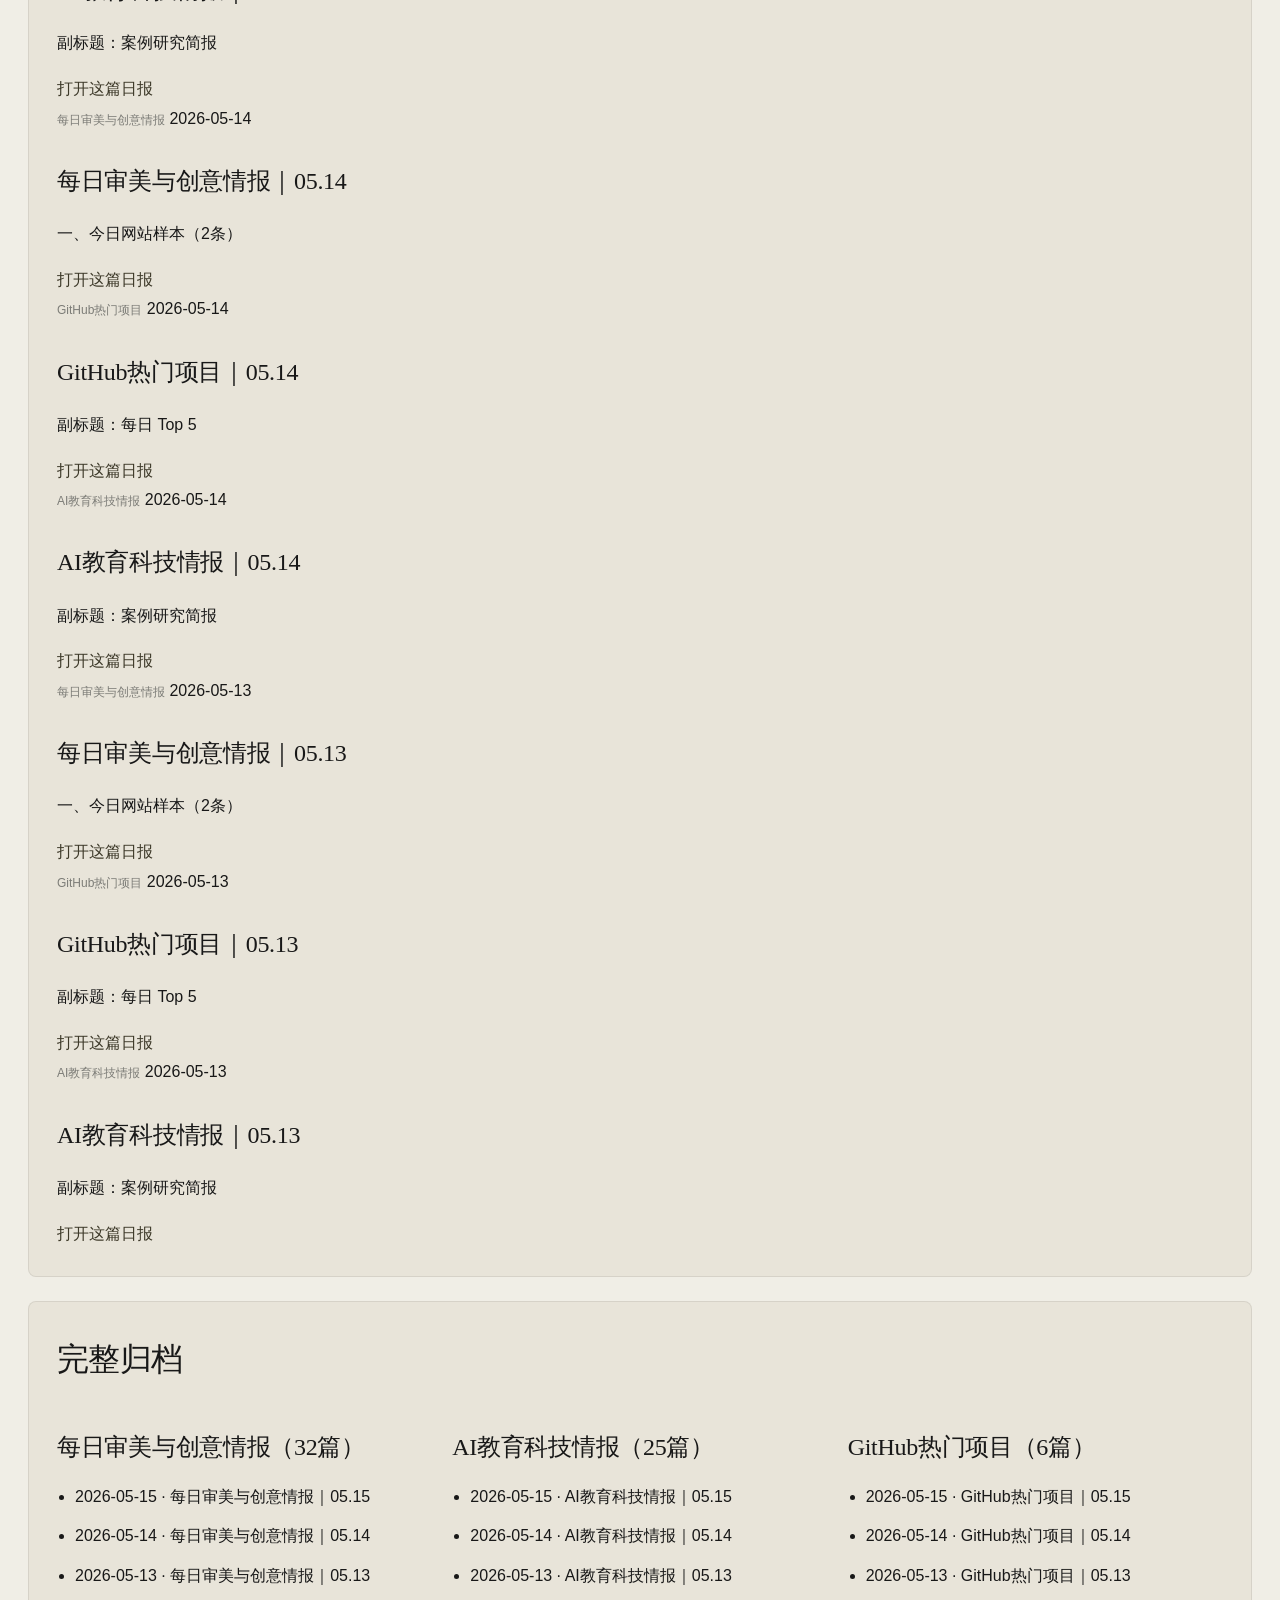
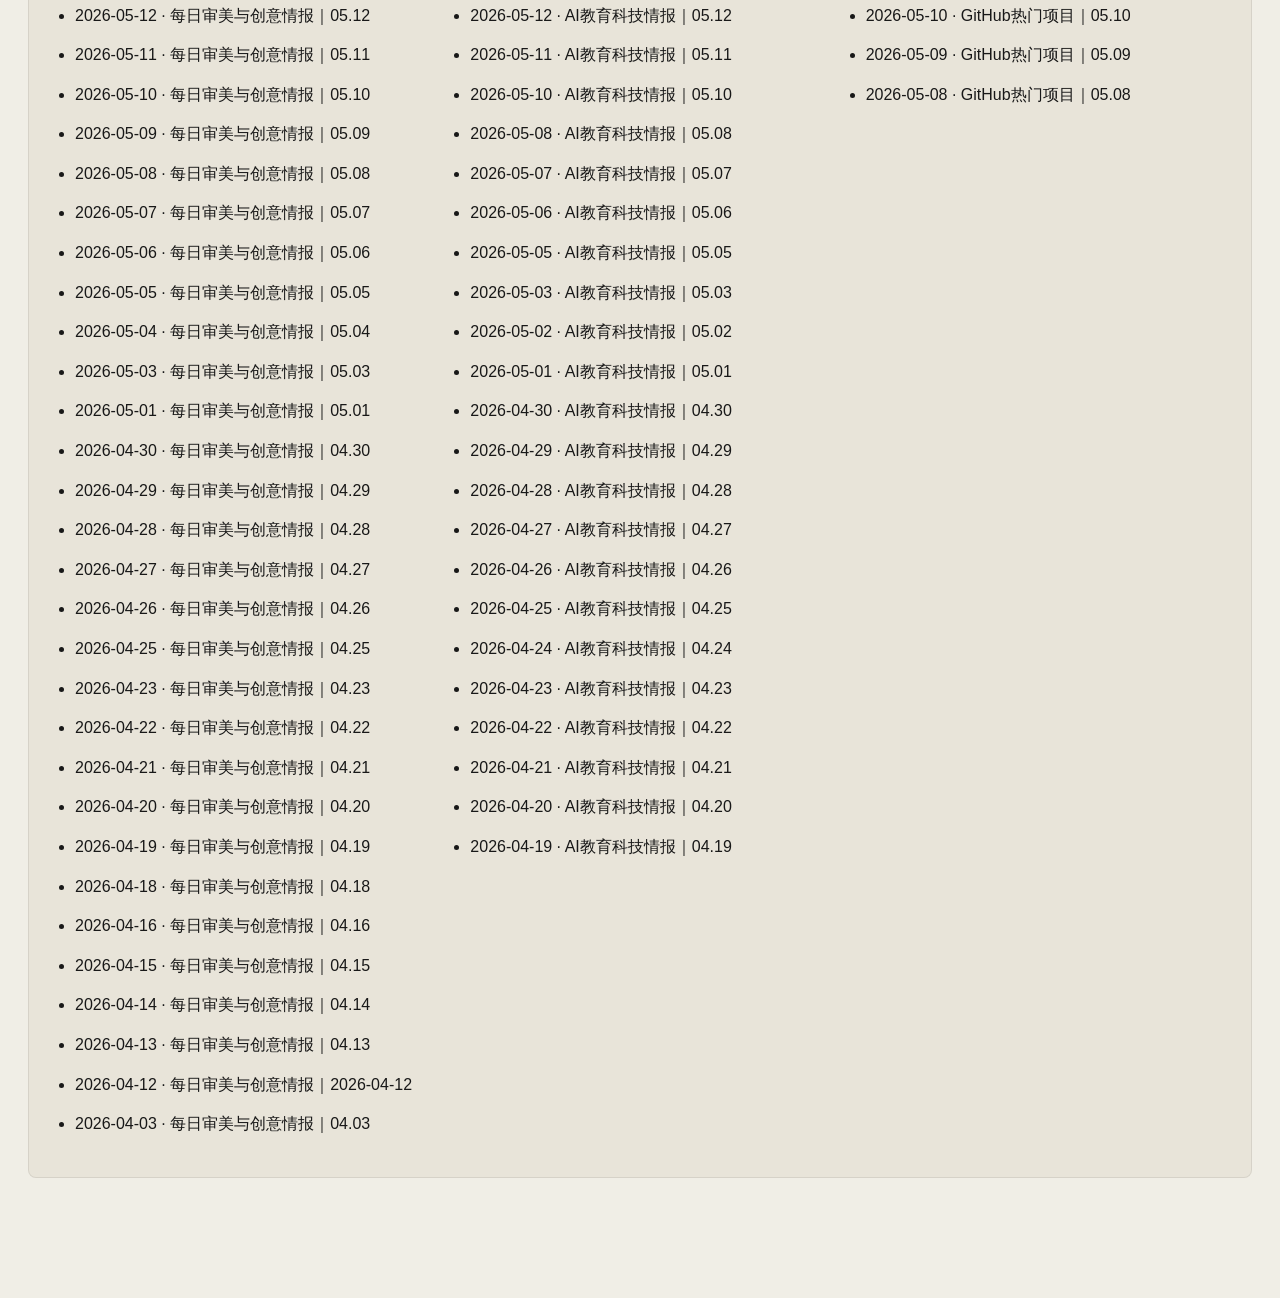
==== commit 67cb5b32: "api sync index.html" ====
--- a/index.html
+++ b/index.html
@@ -1,119 +1,224 @@
-<!DOCTYPE html>
-<html lang="zh-CN">
-<head>
-  <meta charset="UTF-8" />
-  <meta name="viewport" content="width=device-width, initial-scale=1.0" />
-  <title>日报汇总</title>
-  <link rel="preconnect" href="https://fonts.googleapis.com">
-  <link rel="preconnect" href="https://fonts.gstatic.com" crossorigin>
-  <link href="https://fonts.googleapis.com/css2?family=Inter:wght@400;500&family=Noto+Serif+SC:wght@400;500&display=swap" rel="stylesheet">
-  <link rel="stylesheet" href="styles.css" />
-</head>
-<body>
-  <div class="page-fade"></div>
-  <div class="container home">
-    <section class="hero-layout">
-      <header class="hero">
-        <p class="eyebrow reveal">Daily Briefing Pages</p>
-        <h1 class="focus-title char-title"><span>日</span><span>报</span><span>汇</span><span>总</span></h1>
-        <p class="subtitle reveal quote-like">集中查看「每日审美与创意情报」、「AI教育科技情报」和「GitHub热门项目」的每日更新与完整归档页面。这不是冷冰冰的内容列表，而是一组持续生长、可阅读、可回看的日报现场。</p>
-      </header>
-
-      <aside class="panel latest-panel reveal">
-        <h2>最新更新</h2>
-        <div class="cards latest-cards stagger-list">
-          <article class="card">
-            <div class="card-tag">每日审美与创意情报</div>
-            <h3>2026-05-08</h3>
-            <p>一、今日网站样本（2条）</p>
-            <a href="aesthetic/2026-05-08.html">查看详情</a>
-          </article>
-          <article class="card">
-            <div class="card-tag">AI教育科技情报</div>
-            <h3>2026-05-08</h3>
-            <p>副标题：案例研究简报</p>
-            <a href="ai-edu/2026-05-08.html">查看详情</a>
-          </article>
-                    <article class="card">
-            <div class="card-tag">GitHub热门项目</div>
-            <h3>2026-05-15</h3>
-            <p>副标题：每日 Top 5</p>
-            <a href="github-hot/2026-05-15.html">查看详情</a>
-          </article>
-        </div>
-      </aside>
-    </section>
-
-    <section class="panel reveal">
-      <h2>完整归档</h2>
-      <div class="archive-grid">
-        <div>
-          <h3>每日审美与创意情报（25篇）</h3>
-          <ul class="archive-list stagger-list">
-            <li><a href="aesthetic/2026-05-08.html">2026-05-08 · 每日审美与创意情报｜05.08</a></li>
-            <li><a href="aesthetic/2026-05-07.html">2026-05-07 · 每日审美与创意情报｜05.07</a></li>
-            <li><a href="aesthetic/2026-05-06.html">2026-05-06 · 每日审美与创意情报｜05.06</a></li>
-            <li><a href="aesthetic/2026-05-05.html">2026-05-05 · 每日审美与创意情报｜05.05</a></li>
-            <li><a href="aesthetic/2026-05-04.html">2026-05-04 · 每日审美与创意情报｜05.04</a></li>
-            <li><a href="aesthetic/2026-05-03.html">2026-05-03 · 每日审美与创意情报｜05.03</a></li>
-            <li><a href="aesthetic/2026-05-01.html">2026-05-01 · 每日审美与创意情报｜05.01</a></li>
-            <li><a href="aesthetic/2026-04-30.html">2026-04-30 · 每日审美与创意情报｜04.30</a></li>
-            <li><a href="aesthetic/2026-04-29.html">2026-04-29 · 每日审美与创意情报｜04.29</a></li>
-            <li><a href="aesthetic/2026-04-28.html">2026-04-28 · 每日审美与创意情报｜04.28</a></li>
-            <li><a href="aesthetic/2026-04-27.html">2026-04-27 · 每日审美与创意情报｜04.27</a></li>
-            <li><a href="aesthetic/2026-04-26.html">2026-04-26 · 每日审美与创意情报｜04.26</a></li>
-            <li><a href="aesthetic/2026-04-25.html">2026-04-25 · 每日审美与创意情报｜04.25</a></li>
-            <li><a href="aesthetic/2026-04-23.html">2026-04-23 · 每日审美与创意情报｜04.23</a></li>
-            <li><a href="aesthetic/2026-04-22.html">2026-04-22 · 每日审美与创意情报｜04.22</a></li>
-            <li><a href="aesthetic/2026-04-21.html">2026-04-21 · 每日审美与创意情报｜04.21</a></li>
-            <li><a href="aesthetic/2026-04-20.html">2026-04-20 · 每日审美与创意情报｜04.20</a></li>
-            <li><a href="aesthetic/2026-04-19.html">2026-04-19 · 每日审美与创意情报｜04.19</a></li>
-            <li><a href="aesthetic/2026-04-18.html">2026-04-18 · 每日审美与创意情报｜04.18</a></li>
-            <li><a href="aesthetic/2026-04-16.html">2026-04-16 · 每日审美与创意情报｜04.16</a></li>
-            <li><a href="aesthetic/2026-04-15.html">2026-04-15 · 每日审美与创意情报｜04.15</a></li>
-            <li><a href="aesthetic/2026-04-14.html">2026-04-14 · 每日审美与创意情报｜04.14</a></li>
-            <li><a href="aesthetic/2026-04-13.html">2026-04-13 · 每日审美与创意情报｜04.13</a></li>
-            <li><a href="aesthetic/2026-04-12.html">2026-04-12 · 每日审美与创意情报｜2026-04-12</a></li>
-            <li><a href="aesthetic/2026-04-03.html">2026-04-03 · 每日审美与创意情报｜04.03</a></li>
-          </ul>
-        </div>
-        <div>
-          <h3>AI教育科技情报（19篇）</h3>
-          <ul class="archive-list stagger-list">
-            <li><a href="ai-edu/2026-05-08.html">2026-05-08 · AI教育科技情报｜05.08</a></li>
-            <li><a href="ai-edu/2026-05-07.html">2026-05-07 · AI教育科技情报｜05.07</a></li>
-            <li><a href="ai-edu/2026-05-06.html">2026-05-06 · AI教育科技情报｜05.06</a></li>
-            <li><a href="ai-edu/2026-05-05.html">2026-05-05 · AI教育科技情报｜05.05</a></li>
-            <li><a href="ai-edu/2026-05-03.html">2026-05-03 · AI教育科技情报｜05.03</a></li>
-            <li><a href="ai-edu/2026-05-02.html">2026-05-02 · AI教育科技情报｜05.02</a></li>
-            <li><a href="ai-edu/2026-05-01.html">2026-05-01 · AI教育科技情报｜05.01</a></li>
-            <li><a href="ai-edu/2026-04-30.html">2026-04-30 · AI教育科技情报｜04.30</a></li>
-            <li><a href="ai-edu/2026-04-29.html">2026-04-29 · AI教育科技情报｜04.29</a></li>
-            <li><a href="ai-edu/2026-04-28.html">2026-04-28 · AI教育科技情报｜04.28</a></li>
-            <li><a href="ai-edu/2026-04-27.html">2026-04-27 · AI教育科技情报｜04.27</a></li>
-            <li><a href="ai-edu/2026-04-26.html">2026-04-26 · AI教育科技情报｜04.26</a></li>
-            <li><a href="ai-edu/2026-04-25.html">2026-04-25 · AI教育科技情报｜04.25</a></li>
-            <li><a href="ai-edu/2026-04-24.html">2026-04-24 · AI教育科技情报｜04.24</a></li>
-            <li><a href="ai-edu/2026-04-23.html">2026-04-23 · AI教育科技情报｜04.23</a></li>
-            <li><a href="ai-edu/2026-04-22.html">2026-04-22 · AI教育科技情报｜04.22</a></li>
-            <li><a href="ai-edu/2026-04-21.html">2026-04-21 · AI教育科技情报｜04.21</a></li>
-            <li><a href="ai-edu/2026-04-20.html">2026-04-20 · AI教育科技情报｜04.20</a></li>
-            <li><a href="ai-edu/2026-04-19.html">2026-04-19 · AI教育科技情报｜04.19</a></li>
-          </ul>
-        </div>
-        <div>
-          <h3>GitHub热门项目（5篇）</h3>
-          <ul class="archive-list stagger-list">
-            <li><a href="github-hot/2026-05-15.html">2026-05-15 · GitHub热门项目｜05.15</a></li>
-            <li><a href="github-hot/2026-05-14.html">2026-05-14 · GitHub热门项目｜05.14</a></li>
-            <li><a href="github-hot/2026-05-13.html">2026-05-13 · GitHub热门项目｜05.13</a></li>
-            <li><a href="github-hot/2026-05-11.html">2026-05-11 · GitHub热门项目｜05.11</a></li>
-            <li><a href="github-hot/2026-05-08.html">2026-05-08 · GitHub热门项目｜05.08</a></li>
-          
-          </ul>
-        </div>
-      </div>
-    </section>
-  </div>
-</body>
+<!DOCTYPE html>
+<html lang="zh-CN">
+<head>
+  <meta charset="UTF-8" />
+  <meta name="viewport" content="width=device-width, initial-scale=1.0" />
+  <title>日报汇总</title>
+  <link rel="preconnect" href="https://fonts.googleapis.com">
+  <link rel="preconnect" href="https://fonts.gstatic.com" crossorigin>
+  <link href="https://fonts.googleapis.com/css2?family=Inter:wght@400;500&family=Noto+Serif+SC:wght@400;500&display=swap" rel="stylesheet">
+  <link rel="stylesheet" href="styles.css" />
+</head>
+<body>
+  <div class="page-fade"></div>
+  <div class="container home">
+    <section class="hero-layout">
+      <header class="hero">
+        <p class="eyebrow reveal">Daily Briefing Pages</p>
+        <h1 class="focus-title char-title"><span>日</span><span>报</span><span>汇</span><span>总</span></h1>
+        <p class="subtitle reveal quote-like">集中查看「每日审美与创意情报」、「AI教育科技情报」和「GitHub热门项目」的每日更新与完整归档页面。首页入口直接展示近期资讯，不用先点进归档也能快速浏览最近日报。</p>
+      </header>
+
+      <aside class="panel latest-panel reveal">
+        <h2>最新更新</h2>
+        <div class="cards latest-cards stagger-list">
+          <article class="card">
+          <div class="card-tag">每日审美与创意情报</div>
+          <h3>2026-05-15</h3>
+          <p>一、今日网站样本（2条）</p>
+          <a href="aesthetic/2026-05-15.html">查看详情</a>
+        </article>
+          <article class="card">
+          <div class="card-tag">AI教育科技情报</div>
+          <h3>2026-05-15</h3>
+          <p>副标题：案例研究简报</p>
+          <a href="ai-edu/2026-05-15.html">查看详情</a>
+        </article>
+          <article class="card">
+          <div class="card-tag">GitHub热门项目</div>
+          <h3>2026-05-15</h3>
+          <p>副标题：每日 Top 5</p>
+          <a href="github-hot/2026-05-15.html">查看详情</a>
+        </article>
+        </div>
+      </aside>
+    </section>
+
+    <section class="panel reveal">
+      <div class="section-head-inline">
+        <div>
+          <h2>近期资讯</h2>
+          <p class="section-desc">按时间倒序聚合最近更新的日报内容，首页入口直接可见。</p>
+        </div>
+      </div>
+      <div class="recent-grid stagger-list">
+        <article class="recent-item">
+          <div class="recent-top">
+            <span class="card-tag">每日审美与创意情报</span>
+            <span class="recent-date">2026-05-15</span>
+          </div>
+          <h3>每日审美与创意情报｜05.15</h3>
+          <p>一、今日网站样本（2条）</p>
+          <a href="aesthetic/2026-05-15.html">打开这篇日报</a>
+        </article>
+<article class="recent-item">
+          <div class="recent-top">
+            <span class="card-tag">GitHub热门项目</span>
+            <span class="recent-date">2026-05-15</span>
+          </div>
+          <h3>GitHub热门项目｜05.15</h3>
+          <p>副标题：每日 Top 5</p>
+          <a href="github-hot/2026-05-15.html">打开这篇日报</a>
+        </article>
+<article class="recent-item">
+          <div class="recent-top">
+            <span class="card-tag">AI教育科技情报</span>
+            <span class="recent-date">2026-05-15</span>
+          </div>
+          <h3>AI教育科技情报｜05.15</h3>
+          <p>副标题：案例研究简报</p>
+          <a href="ai-edu/2026-05-15.html">打开这篇日报</a>
+        </article>
+<article class="recent-item">
+          <div class="recent-top">
+            <span class="card-tag">每日审美与创意情报</span>
+            <span class="recent-date">2026-05-14</span>
+          </div>
+          <h3>每日审美与创意情报｜05.14</h3>
+          <p>一、今日网站样本（2条）</p>
+          <a href="aesthetic/2026-05-14.html">打开这篇日报</a>
+        </article>
+<article class="recent-item">
+          <div class="recent-top">
+            <span class="card-tag">GitHub热门项目</span>
+            <span class="recent-date">2026-05-14</span>
+          </div>
+          <h3>GitHub热门项目｜05.14</h3>
+          <p>副标题：每日 Top 5</p>
+          <a href="github-hot/2026-05-14.html">打开这篇日报</a>
+        </article>
+<article class="recent-item">
+          <div class="recent-top">
+            <span class="card-tag">AI教育科技情报</span>
+            <span class="recent-date">2026-05-14</span>
+          </div>
+          <h3>AI教育科技情报｜05.14</h3>
+          <p>副标题：案例研究简报</p>
+          <a href="ai-edu/2026-05-14.html">打开这篇日报</a>
+        </article>
+<article class="recent-item">
+          <div class="recent-top">
+            <span class="card-tag">每日审美与创意情报</span>
+            <span class="recent-date">2026-05-13</span>
+          </div>
+          <h3>每日审美与创意情报｜05.13</h3>
+          <p>一、今日网站样本（2条）</p>
+          <a href="aesthetic/2026-05-13.html">打开这篇日报</a>
+        </article>
+<article class="recent-item">
+          <div class="recent-top">
+            <span class="card-tag">GitHub热门项目</span>
+            <span class="recent-date">2026-05-13</span>
+          </div>
+          <h3>GitHub热门项目｜05.13</h3>
+          <p>副标题：每日 Top 5</p>
+          <a href="github-hot/2026-05-13.html">打开这篇日报</a>
+        </article>
+<article class="recent-item">
+          <div class="recent-top">
+            <span class="card-tag">AI教育科技情报</span>
+            <span class="recent-date">2026-05-13</span>
+          </div>
+          <h3>AI教育科技情报｜05.13</h3>
+          <p>副标题：案例研究简报</p>
+          <a href="ai-edu/2026-05-13.html">打开这篇日报</a>
+        </article>
+      </div>
+    </section>
+
+    <section class="panel reveal">
+      <h2>完整归档</h2>
+      <div class="archive-grid">
+        <div>
+          <h3>每日审美与创意情报（32篇）</h3>
+          <ul class="archive-list stagger-list">
+            <li><a href="aesthetic/2026-05-15.html">2026-05-15 · 每日审美与创意情报｜05.15</a></li>
+<li><a href="aesthetic/2026-05-14.html">2026-05-14 · 每日审美与创意情报｜05.14</a></li>
+<li><a href="aesthetic/2026-05-13.html">2026-05-13 · 每日审美与创意情报｜05.13</a></li>
+<li><a href="aesthetic/2026-05-12.html">2026-05-12 · 每日审美与创意情报｜05.12</a></li>
+<li><a href="aesthetic/2026-05-11.html">2026-05-11 · 每日审美与创意情报｜05.11</a></li>
+<li><a href="aesthetic/2026-05-10.html">2026-05-10 · 每日审美与创意情报｜05.10</a></li>
+<li><a href="aesthetic/2026-05-09.html">2026-05-09 · 每日审美与创意情报｜05.09</a></li>
+<li><a href="aesthetic/2026-05-08.html">2026-05-08 · 每日审美与创意情报｜05.08</a></li>
+<li><a href="aesthetic/2026-05-07.html">2026-05-07 · 每日审美与创意情报｜05.07</a></li>
+<li><a href="aesthetic/2026-05-06.html">2026-05-06 · 每日审美与创意情报｜05.06</a></li>
+<li><a href="aesthetic/2026-05-05.html">2026-05-05 · 每日审美与创意情报｜05.05</a></li>
+<li><a href="aesthetic/2026-05-04.html">2026-05-04 · 每日审美与创意情报｜05.04</a></li>
+<li><a href="aesthetic/2026-05-03.html">2026-05-03 · 每日审美与创意情报｜05.03</a></li>
+<li><a href="aesthetic/2026-05-01.html">2026-05-01 · 每日审美与创意情报｜05.01</a></li>
+<li><a href="aesthetic/2026-04-30.html">2026-04-30 · 每日审美与创意情报｜04.30</a></li>
+<li><a href="aesthetic/2026-04-29.html">2026-04-29 · 每日审美与创意情报｜04.29</a></li>
+<li><a href="aesthetic/2026-04-28.html">2026-04-28 · 每日审美与创意情报｜04.28</a></li>
+<li><a href="aesthetic/2026-04-27.html">2026-04-27 · 每日审美与创意情报｜04.27</a></li>
+<li><a href="aesthetic/2026-04-26.html">2026-04-26 · 每日审美与创意情报｜04.26</a></li>
+<li><a href="aesthetic/2026-04-25.html">2026-04-25 · 每日审美与创意情报｜04.25</a></li>
+<li><a href="aesthetic/2026-04-23.html">2026-04-23 · 每日审美与创意情报｜04.23</a></li>
+<li><a href="aesthetic/2026-04-22.html">2026-04-22 · 每日审美与创意情报｜04.22</a></li>
+<li><a href="aesthetic/2026-04-21.html">2026-04-21 · 每日审美与创意情报｜04.21</a></li>
+<li><a href="aesthetic/2026-04-20.html">2026-04-20 · 每日审美与创意情报｜04.20</a></li>
+<li><a href="aesthetic/2026-04-19.html">2026-04-19 · 每日审美与创意情报｜04.19</a></li>
+<li><a href="aesthetic/2026-04-18.html">2026-04-18 · 每日审美与创意情报｜04.18</a></li>
+<li><a href="aesthetic/2026-04-16.html">2026-04-16 · 每日审美与创意情报｜04.16</a></li>
+<li><a href="aesthetic/2026-04-15.html">2026-04-15 · 每日审美与创意情报｜04.15</a></li>
+<li><a href="aesthetic/2026-04-14.html">2026-04-14 · 每日审美与创意情报｜04.14</a></li>
+<li><a href="aesthetic/2026-04-13.html">2026-04-13 · 每日审美与创意情报｜04.13</a></li>
+<li><a href="aesthetic/2026-04-12.html">2026-04-12 · 每日审美与创意情报｜2026-04-12</a></li>
+<li><a href="aesthetic/2026-04-03.html">2026-04-03 · 每日审美与创意情报｜04.03</a></li>
+          </ul>
+        </div>
+        <div>
+          <h3>AI教育科技情报（25篇）</h3>
+          <ul class="archive-list stagger-list">
+            <li><a href="ai-edu/2026-05-15.html">2026-05-15 · AI教育科技情报｜05.15</a></li>
+<li><a href="ai-edu/2026-05-14.html">2026-05-14 · AI教育科技情报｜05.14</a></li>
+<li><a href="ai-edu/2026-05-13.html">2026-05-13 · AI教育科技情报｜05.13</a></li>
+<li><a href="ai-edu/2026-05-12.html">2026-05-12 · AI教育科技情报｜05.12</a></li>
+<li><a href="ai-edu/2026-05-11.html">2026-05-11 · AI教育科技情报｜05.11</a></li>
+<li><a href="ai-edu/2026-05-10.html">2026-05-10 · AI教育科技情报｜05.10</a></li>
+<li><a href="ai-edu/2026-05-08.html">2026-05-08 · AI教育科技情报｜05.08</a></li>
+<li><a href="ai-edu/2026-05-07.html">2026-05-07 · AI教育科技情报｜05.07</a></li>
+<li><a href="ai-edu/2026-05-06.html">2026-05-06 · AI教育科技情报｜05.06</a></li>
+<li><a href="ai-edu/2026-05-05.html">2026-05-05 · AI教育科技情报｜05.05</a></li>
+<li><a href="ai-edu/2026-05-03.html">2026-05-03 · AI教育科技情报｜05.03</a></li>
+<li><a href="ai-edu/2026-05-02.html">2026-05-02 · AI教育科技情报｜05.02</a></li>
+<li><a href="ai-edu/2026-05-01.html">2026-05-01 · AI教育科技情报｜05.01</a></li>
+<li><a href="ai-edu/2026-04-30.html">2026-04-30 · AI教育科技情报｜04.30</a></li>
+<li><a href="ai-edu/2026-04-29.html">2026-04-29 · AI教育科技情报｜04.29</a></li>
+<li><a href="ai-edu/2026-04-28.html">2026-04-28 · AI教育科技情报｜04.28</a></li>
+<li><a href="ai-edu/2026-04-27.html">2026-04-27 · AI教育科技情报｜04.27</a></li>
+<li><a href="ai-edu/2026-04-26.html">2026-04-26 · AI教育科技情报｜04.26</a></li>
+<li><a href="ai-edu/2026-04-25.html">2026-04-25 · AI教育科技情报｜04.25</a></li>
+<li><a href="ai-edu/2026-04-24.html">2026-04-24 · AI教育科技情报｜04.24</a></li>
+<li><a href="ai-edu/2026-04-23.html">2026-04-23 · AI教育科技情报｜04.23</a></li>
+<li><a href="ai-edu/2026-04-22.html">2026-04-22 · AI教育科技情报｜04.22</a></li>
+<li><a href="ai-edu/2026-04-21.html">2026-04-21 · AI教育科技情报｜04.21</a></li>
+<li><a href="ai-edu/2026-04-20.html">2026-04-20 · AI教育科技情报｜04.20</a></li>
+<li><a href="ai-edu/2026-04-19.html">2026-04-19 · AI教育科技情报｜04.19</a></li>
+          </ul>
+        </div>
+        <div>
+          <h3>GitHub热门项目（6篇）</h3>
+          <ul class="archive-list stagger-list">
+            <li><a href="github-hot/2026-05-15.html">2026-05-15 · GitHub热门项目｜05.15</a></li>
+<li><a href="github-hot/2026-05-14.html">2026-05-14 · GitHub热门项目｜05.14</a></li>
+<li><a href="github-hot/2026-05-13.html">2026-05-13 · GitHub热门项目｜05.13</a></li>
+<li><a href="github-hot/2026-05-10.html">2026-05-10 · GitHub热门项目｜05.10</a></li>
+<li><a href="github-hot/2026-05-09.html">2026-05-09 · GitHub热门项目｜05.09</a></li>
+<li><a href="github-hot/2026-05-08.html">2026-05-08 · GitHub热门项目｜05.08</a></li>
+          </ul>
+        </div>
+      </div>
+    </section>
+  </div>
+</body>
 </html>
